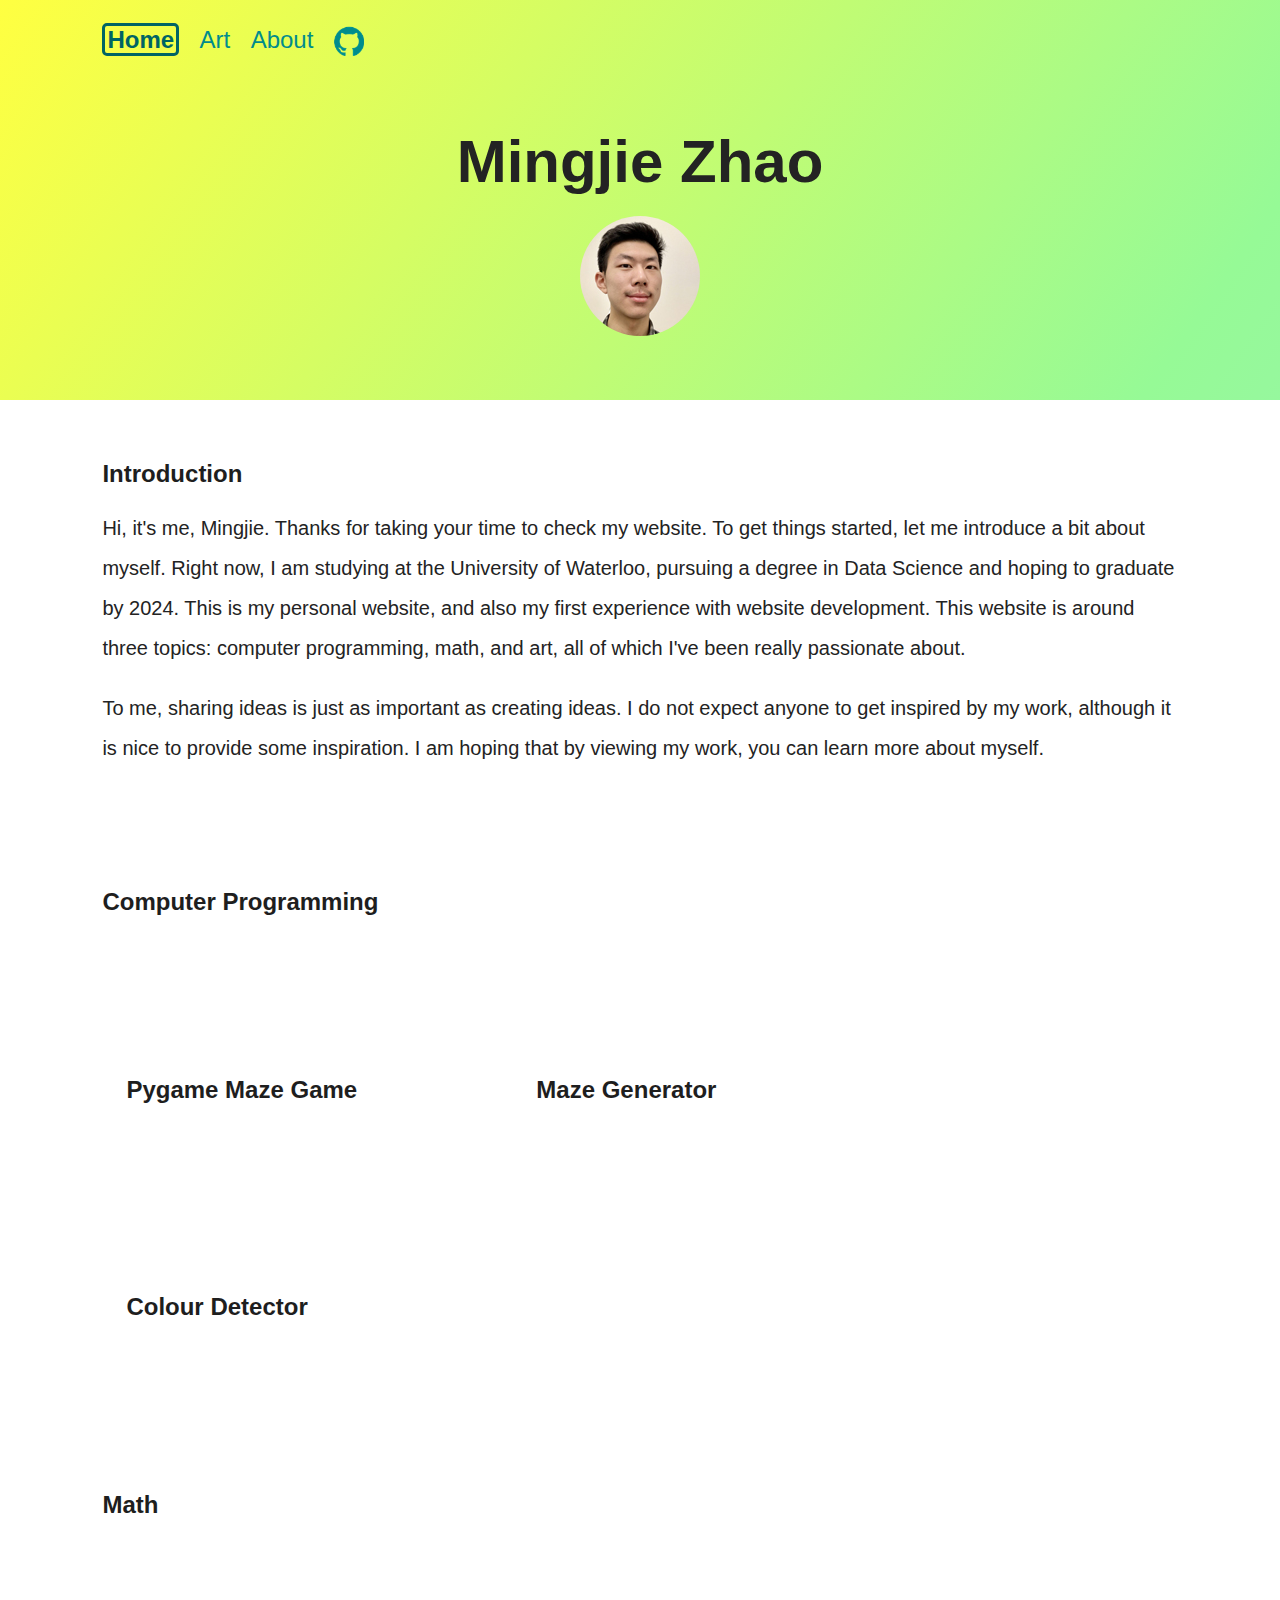
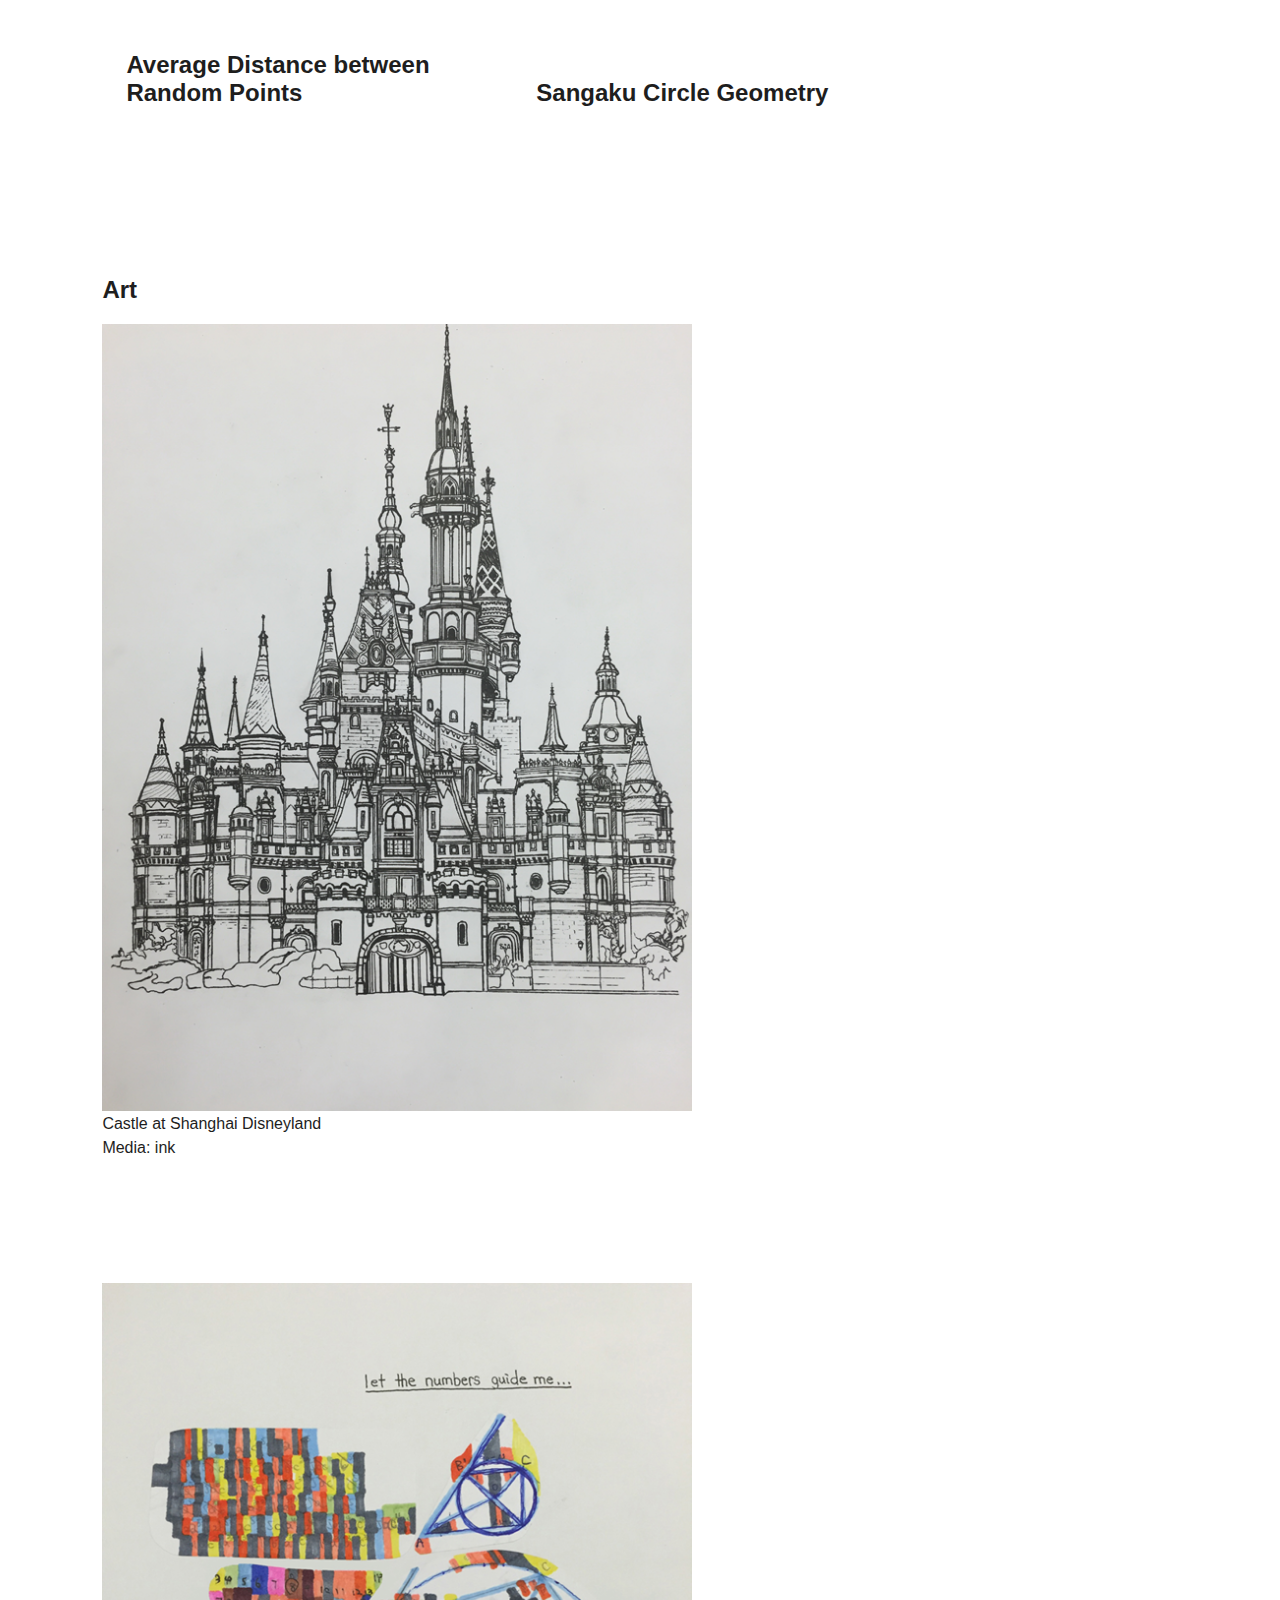
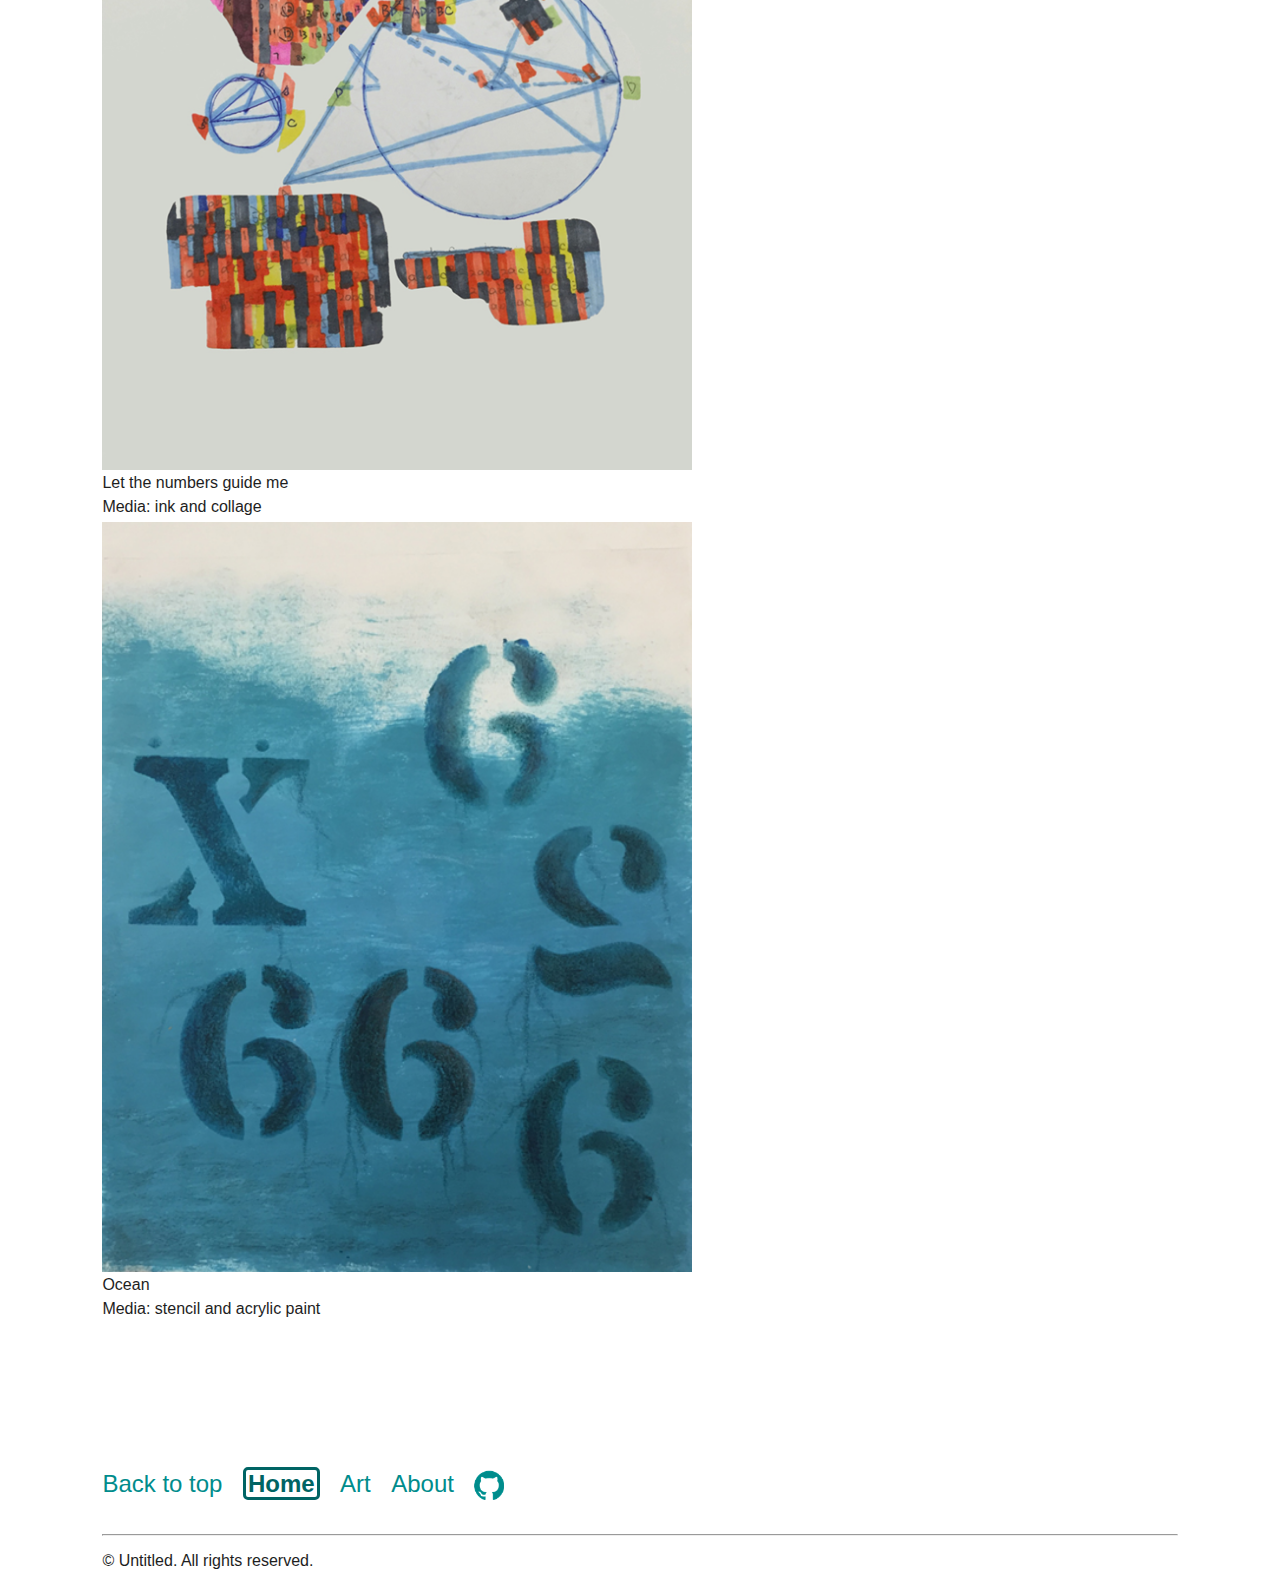
==== index.html @ 2d256609 "Update index.html" ====
<!DOCTYPE html>
<html>
    <head>
        <meta charset="UTF-8">
        <meta name="viewport" content="width=device-width, initial-scale=1.0">
        <meta http-equiv="X-UA-Compatible" content="ie=edge">
        <title>Mingjie Zhao</title>
        <link rel="stylesheet" href="assets/styles.css">
    </head>

    <body>
        <a name="top"></a>

        <section class="background">
            <div class="menu">
                <ul>
                    <li><a href="index.html"><strong>Home</strong></a></li>
                    <li><a href="art.html">Art</a></li>
                    <li><a href="about.html">About</a></li>
                    <li>
                        <a href="https://github.com/mingjie0508" target="_blank">
                            <img src="icons/github2.png" class="icons">
                        </a>
                    </li>
                </ul>
            </div>
            <div class="portrait">
                <h1>Mingjie Zhao</h1>
                <div>Portrait</div>
            </div>
        </section>

        <section class="main">
            <div class="post">
                <h2>Introduction</h2>
                <p class="text">Hi, it's me, Mingjie. Thanks for taking your 
                    time to check my website. To get things started, let me 
                    introduce a bit about myself. Right now, I am studying at 
                    the University of Waterloo, pursuing a degree in Data 
                    Science and hoping to graduate by 2024. This is my personal 
                    website, and also my first experience with website 
                    development. This website is around three topics: computer 
                    programming, math, and art, all of which I've been 
                    really passionate about. 
                </p>
                <p class="text">To me, sharing ideas is just as important as 
                    creating ideas. I do not expect anyone to get inspired by 
                    my work, although it is nice to provide some inspiration. I 
                    am hoping that by viewing my work, you can learn more about 
                    myself. 
                </p>
            </div>

            <div class="post">
                <h2>Computer Programming</h2>
                <div class="nav" data-modal-target="program1"
                style="background-image:url(nav/pygame_maze_nav.png)">
                    <div class="text-wrap">Pygame Maze Game</div>
                </div>
                <div class="nav" data-modal-target="program2"
                style="background-image:url(nav/maze_generator_nav.png)">
                    <div class="text-wrap">Maze Generator</div>
                </div>
                <div class="nav" data-modal-target="program3"
                style="background-image:url(nav/colour_detector_nav.png)">
                    <div class="text-wrap">Colour Detector</div>
                </div>
            </div>

            <div class="modal" id="program1">
                <div class="modal-content">
                    <span class="modal-close">&times;</span>
                    <h2>Pygame Maze Game</h2>
                    <p class="text">In order to increase my exposure to software 
                        development with Python, I decided to build a Python maze 
                        game with graphics UI. The game features include score 
                        counter, timer, scrolling map, buttons, and keyboard 
                        events.
                    </p>
                    <img src="images/pygame_maze_screenshot1.png" 
                    alt="pygame_maze_screenshot">
                </div>
            </div>

            <div class="modal" id="program2">
                <div class="modal-content">
                    <span class="modal-close">&times;</span>
                    <h2>Maze Generator</h2>
                    <p class="text">This project is a maze generator achieved with recursive 
                        back-tracking algorithm. The maze map is first recorded 
                        in a text file, and then the game is put together with 
                        the UI from SDL2. Here is how recursive backtracking 
                        works in this project:
                    </p>
                    <p class="text">1. Choose a starting point in the field. </p>
                    <p class="text">2. Randomly choose a wall at that point and carve a 
                        passage through to the adjacent cell, but only if the 
                        adjacent cell has not been visited yet. This becomes 
                        the new current cell.
                    </p>
                    <p class="text">3. If all adjacent cells have been visited, back up to 
                        the last cell that has uncarved walls and repeat. 
                    </p>
                    <p class="text">4. The algorithm ends when the process has backed all 
                        the way up to the starting point.
                    </p>
                </div>
            </div>

            <div class="modal" id="program3">
                <div class="modal-content">
                    <span class="modal-close">&times;</span>
                    <h2>Colour Detector</h2>
                    <p class="text">One of my hobbies is creating art. There 
                        are many times when I want to know the rgb values from  
                        an image. This inspired me to implement a colour picker 
                        on my own. The result is an easy-to-use program that 
                        enables the user to access the colour codes of a 
                        selected image.  

                    </p>
                    <img src="images/colour_detector_screenshot1.png" 
                    alt="pygame_maze_screenshot">
                </div>
            </div>

            <div class="post">
                <h2>Math</h2>
                <div class="nav" data-modal-target="math1"
                style="background-image:url(nav/average_distance_nav.png)">
                    <div class="text-wrap">
                        Average Distance between Random Points
                    </div>
                </div>
                <div class="nav" data-modal-target="math2"
                style="background-image:url(nav/circle_geometry_nav.png)">
                    <div class="text-wrap">
                        Sangaku Circle Geometry
                    </div>
                </div>
            </div>

            <div class="modal" id="math1">
                <div class="modal-content">
                    <span class="modal-close">&times;</span>
                    <h2>Average Distance between Random Points</h2>
                    <p class="text">This document discusses the average 
                        Euclidean distance between two random points in a unit 
                        hypercube. It was written after I completed my first 
                        university-level statistics course, and was an 
                        application of the knowledge that I obtained from that 
                        course. Three math problems were solved. The first two 
                        involve evaluating the average distance in lower 
                        dimensions (one and two dimensions). The last one 
                        involves an approximation of the average distance in 
                        higher dimensions. The quality of the approximation was 
                        then checked by using MATLAB.
                    </p>
                    <a class="link" href="documents/Average_Distance.pdf" target="_blank">
                        Average_Distance.pdf
                    </a>
                </div>
            </div>

            <div class="modal" id="math2">
                <div class="modal-content">
                    <span class="modal-close">&times;</span>
                    <h2>Sangaku Circle Geometry</h2>
                    <p class="text">I consider geometry as a big game of 
                        shapes. I love shapes. This is why I am fond of 
                        geometry and art. This document discusses three 
                        geometry problems with tangent circles, from simple to 
                        complicated, all of which were originated from Japan 
                        hundreds of years ago. Tangent circles are known as 
                        circles in a common plane that intersect in a single 
                        point. The key to solving these problems is to make use 
                        of the right angles formed by the tangent circles. Most 
                        interestingly, the last problem was solved by reducing 
                        the problem to a simpler one using conformal mapping in 
                        the complex number system. 
                    </p>
                    <a class="link" href="documents/Sangaku_Circle_Geometry.pdf" target="_blank">
                        Sangaku_Circle_Geometry.pdf
                    </a>
                </div>
            </div>

            <div class="post">
                <h2>Art</h2>
                <figure class="vertical">
                    <a href="images/disney_castle_view.png" target="_blank">
                        <img src="images/disney_castle.png" alt="disney_castle">
                    </a>
                    <figcaption>Castle at Shanghai Disneyland</figcaption>
                    <figcaption>Media: ink</figcaption>
                </figure>
            </div>

            <div class="post">
                <figure class="vertical">
                    <a href="images/numbers_1_view.png" target="_blank">
                        <img src="images/numbers_1.png" alt="numbers art 1">
                    </a>
                    <figcaption>Let the numbers guide me</figcaption>
                    <figcaption>Media: ink and collage</figcaption>
                </figure>
                <figure class="vertical">
                    <a href="images/numbers_2_view.png" target="_blank">
                        <img src="images/numbers_2.png" alt="numbers art 2">
                    </a>
                    <figcaption>Ocean</figcaption>
                    <figcaption>Media: stencil and acrylic paint</figcaption>
                </figure>
            </div>
        </section>

        <section>
            <div class="menu">
                <ul>
                    <li><a class="link" href="#top">Back to top</a></li>
                    <li><a href="index.html"><strong>Home</strong></a></li>
                    <li><a href="art.html">Art</a></li>
                    <li><a href="about.html">About</a></li>
                    <li>
                        <a href="https://github.com/mingjie0508" target="_blank">
                            <img src="icons/github2.png" class="icons">
                        </a>
                    </li>
                </ul>
            </div>
        </section>

        <footer>
            <hr/>
            <p>© Untitled. All rights reserved.</p>
        </footer>

        <script src="assets/popup.js"></script>
    </body>
</html>
---- assets/styles.css ----
.background {
    background-image: linear-gradient(125deg, #ffff41, #96fa96, #96e1e1);
    position: relative;
    background-size: 200%;
    height: 400px;
    background-repeat: no-repeat;
    background-position: 0 0;
    animation: slideshow 20s linear infinite;
}

.background2 {
    background-image: linear-gradient(125deg, #ffff41, #96fa96, #96e1e1);
    position: relative;
    background-size: 400%;
    height: 80px;
    background-repeat: no-repeat;
    background-position: 0 0;
    animation: slideshow 20s linear infinite;
}

@keyframes slideshow {
    0% { background-position: 0% 50%; }
    50% { background-position: 100% 50%; }
    100% { background-position: 0% 50%; }
}

h1 {
    font-size: 60px;
    color: rgb(35, 35, 35);
    margin: 20px;
    padding: 0;
}

.portrait {
    position: relative;
    padding-top: 25px;
    text-align: center;
}

.portrait div {
    background-color: silver;
    background-image: url("../images/Zhao.jpg");
    background-size: 120px;
    border-radius: 50%;
    display: inline-block;
    height: 120px;
    position: relative;
    text-indent: -99999px;
    width: 120px;
}

ul {
    list-style-type: none;
    padding: 0;
}

body {
    background: white;
    color: rgb(30, 30, 30);
    font-family: Calibri, Helvetica, Arial;
    padding: 0;
    margin: 0;
}

.menu {
    /*position: absolute;*/
    top: 0;
    margin: 0px 8% 0px 8%;
    padding: 10px 0 10px 0;
}

.menu ul {
    display: inline-block;
}

.menu li {
    display: inline-block;
    font-size: 24px; 
    padding-right: 16px;
}

a {
    text-decoration: none;
}

.menu a:hover, .link:hover {
    color: rgb(0, 100, 100)
}

.menu a, .link {
    color: rgb(0, 140, 140);
}

strong {
    color: rgb(0, 100, 100);
    border-style: solid;
    border-radius: 5px;
    padding: 0 2px 0 2px;
}

.nav {
    display: inline-block;
    width: 80%;
    height: 192px;
    margin: 0 2% 2% 0;
    border-radius: 16px;
    position: relative;
    cursor: pointer;
}

.nav:hover {
    filter: brightness(90%);
}

.nav .text-wrap {
    position: absolute;
    bottom: 24px;
    left: 24px;
    right: 24px;
    font-size: 24px;
    color: rgb(30, 30, 30);
    font-weight: bold;
}

@media screen and (min-width: 608px) {
    .nav {
        width: 384px;
    }
}

.modal {
    position: fixed;
    top: 0;
    left: 0;
    width: 100%;
    height: 100%;
    padding-top: 32px;
    background-color: rgba(0,0,0,0.5);
    z-index: 1000;
    overflow: auto;
    display: none;
    justify-content: center;
    align-items: flex-start;
}

.modal-content {
    position: relative;
    background-color: white;
    width: 80%;
    max-height: 80%;
    margin: 16px;
    padding: 32px;
    border-radius: 16px;
    box-shadow: 0 4px 20px rgba(0,0,0,0.4);
    overflow: auto;
}

.modal-content img {
    /*position: relative;*/
    width: 75%;
}

@media screen and (min-width: 892px) {
    .modal-content {
        width: 740px;
    }
    .modal-content img {
        width: 600px;
    }
}

.modal-close {
    position: absolute;
    top: 0;
    right: 0;
    font-size: 32px;
    font-weight: bold;
    padding: 0 16px;
    color: rgba(0,0,0,0.2);
    cursor: pointer;
    user-select: none;
}

.modal-close:hover, .modal-close:focus {
    color: rgba(0,0,0,0.5);
}

.tags {
    color: rgb(150, 150, 150);
    font-size: 18px;
    margin-top: 12px;
}

.tags li {
    display: inline-block;
    height: 36px;
    margin-right: 20px;
}

.icons {
    vertical-align: text-top;
    margin-right: 10px;
    width: 30px;
}

.icons:hover {
    filter: brightness(80%);
}

.main, footer {
    margin: 0 8% 20px 8%;
}

.post {
    margin: 60px 0 120px 0;
}

.text {
    font-size: 20px;
    line-height: 40px;
    color: rgb(35, 35, 35);
}

figure {
    margin-left: 0;
    /*padding-bottom: 24px;*/
}

.horizontal li {
    display: inline-block;
    width: 45%;
}

.horizontal li img {
    width: 100%;
}

.vertical {
    display: block;
    width: 85%;
    margin: 0;
}
.vertical img {
    width: 100%;
}

@media screen and (min-width: 892px) {
    .horizontal ul {
        display: inline-block;
    }
    .horizontal li {
        width: 290px;
    }
    .vertical {
        width: 590px;
        display: inline-block;
        vertical-align: middle;
        margin-right: 18px;
    }
}

figcaption {
    margin-bottom: 6px;
}

iframe {
    position: relative;
    max-width: 590px;
    width: 85%;
    height: 300px;
}

.link {
    font-size: 24px;
}
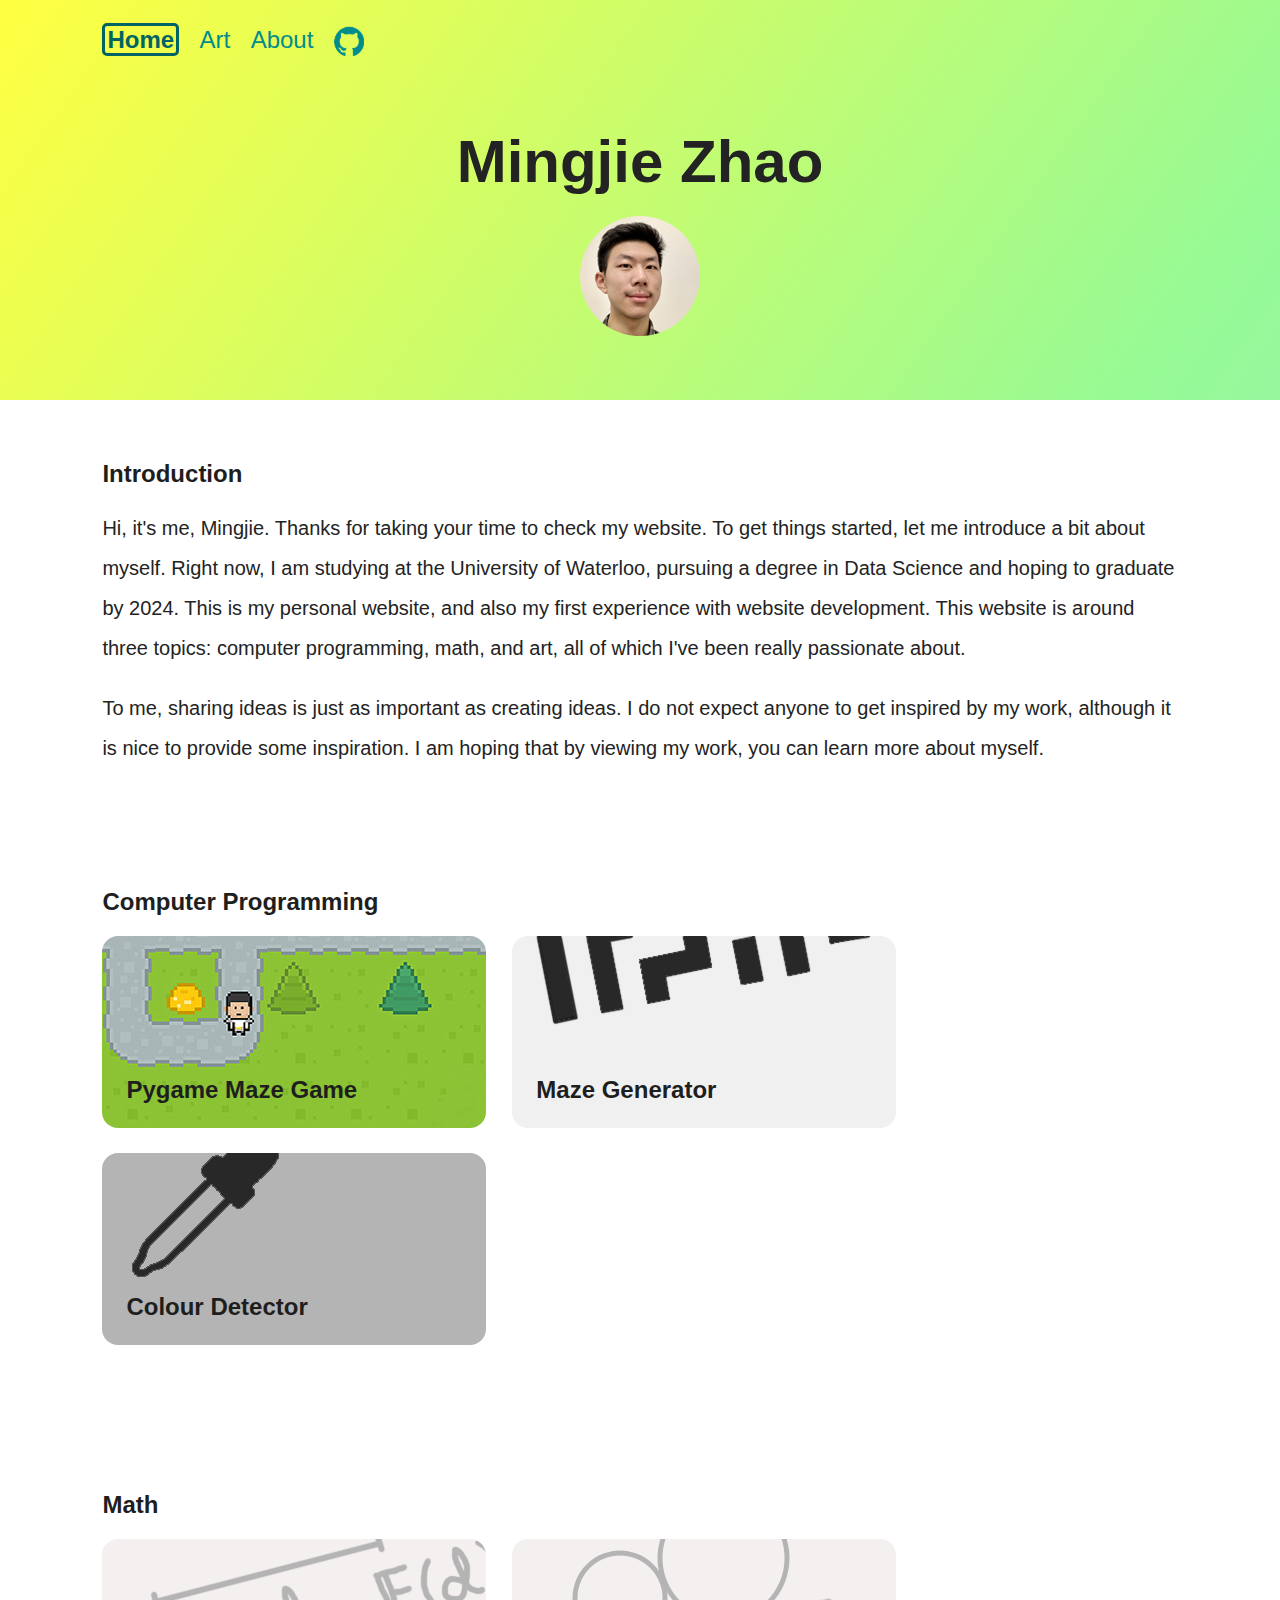
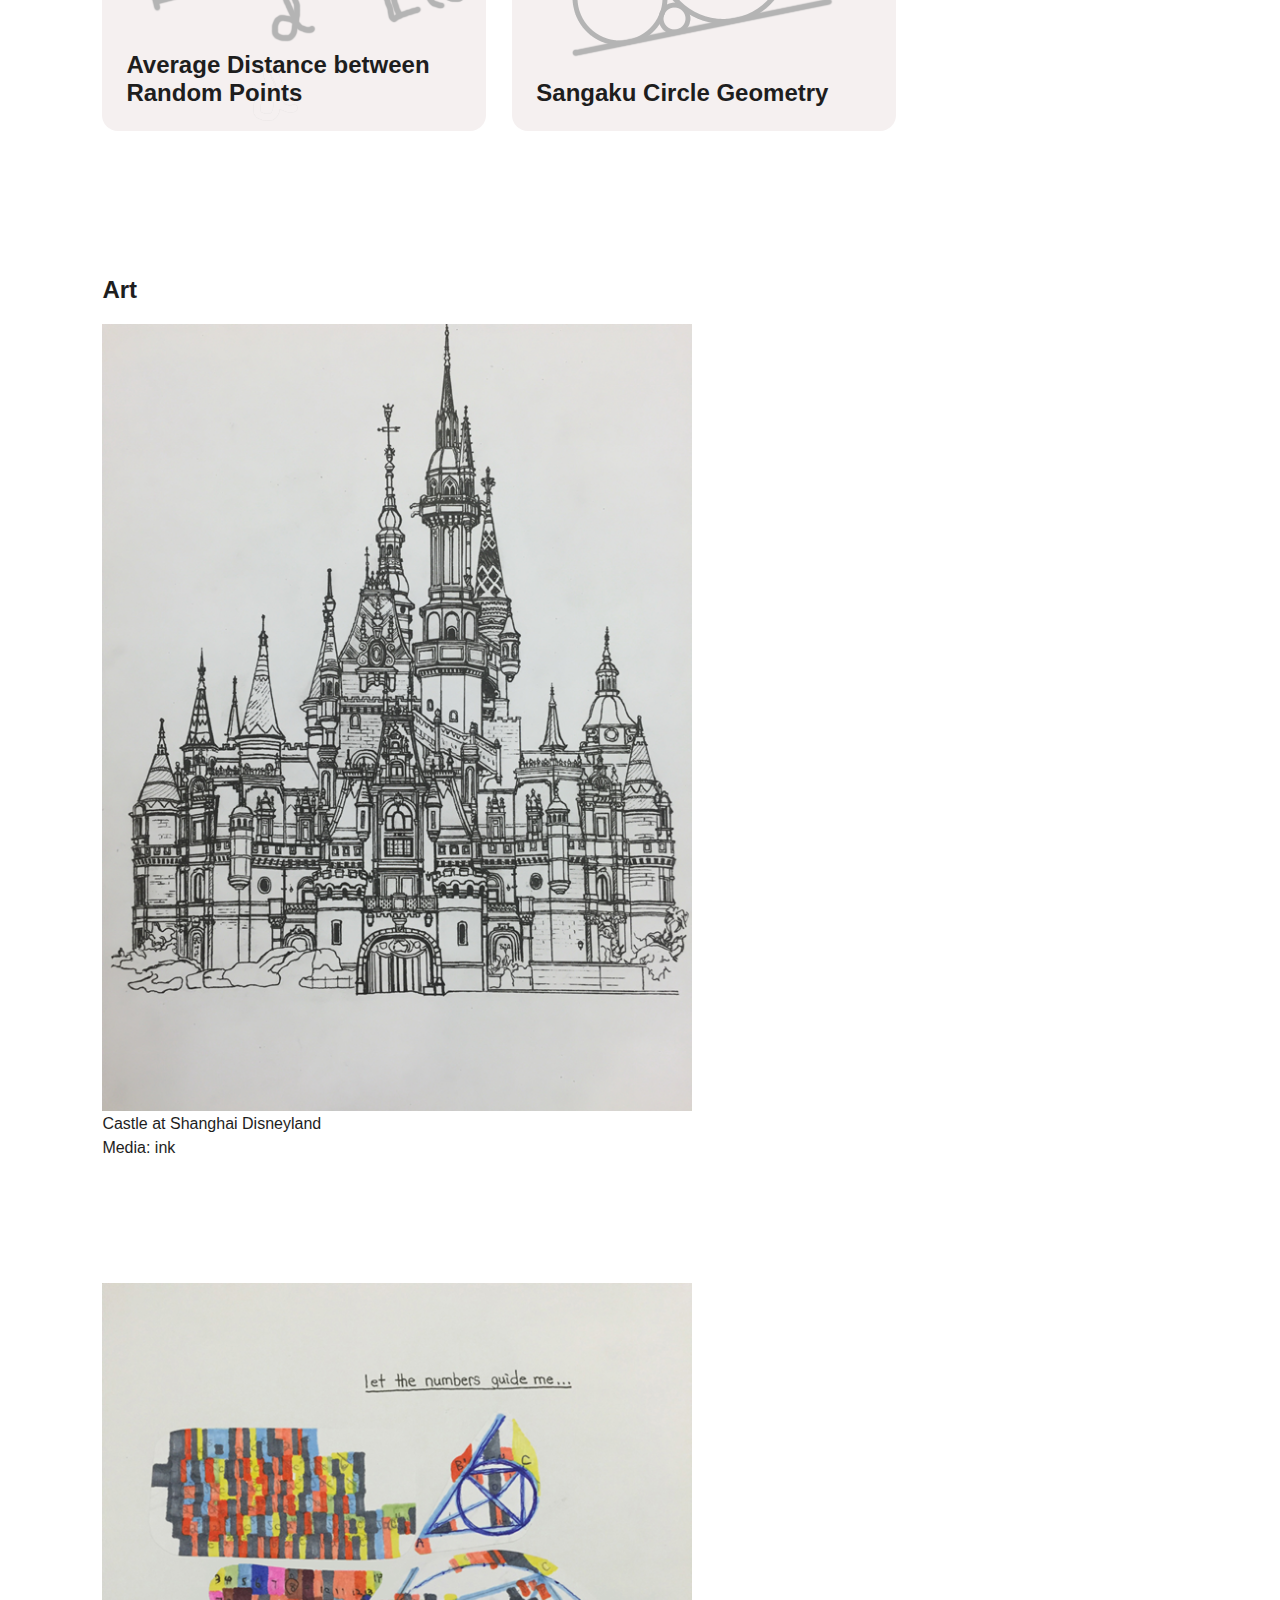
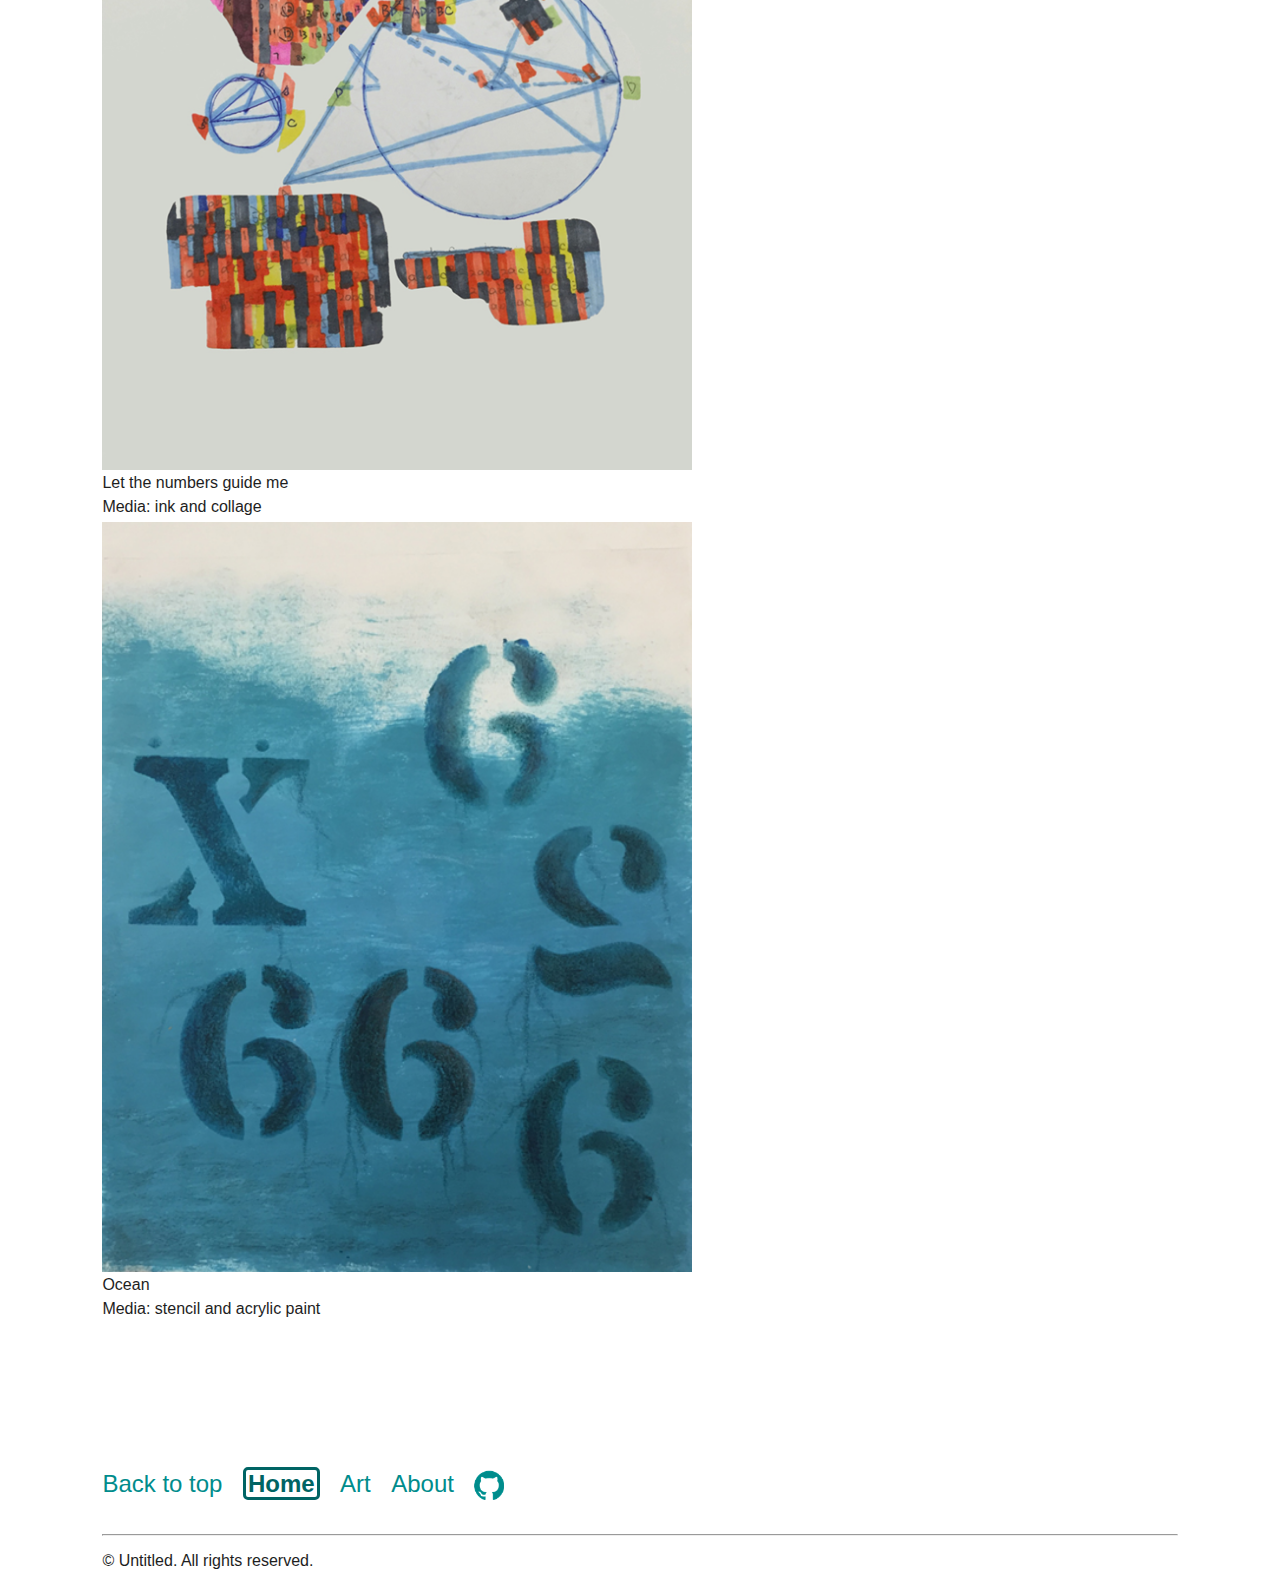
==== commit e923b3cd: "Update index.html" ====
--- a/index.html
+++ b/index.html
@@ -1,9 +1,6 @@
 <!DOCTYPE html>
 <html>
     <head>
-        <meta charset="UTF-8">
-        <meta name="viewport" content="width=device-width, initial-scale=1.0">
-        <meta http-equiv="X-UA-Compatible" content="ie=edge">
         <title>Mingjie Zhao</title>
         <link rel="stylesheet" href="assets/styles.css">
     </head>
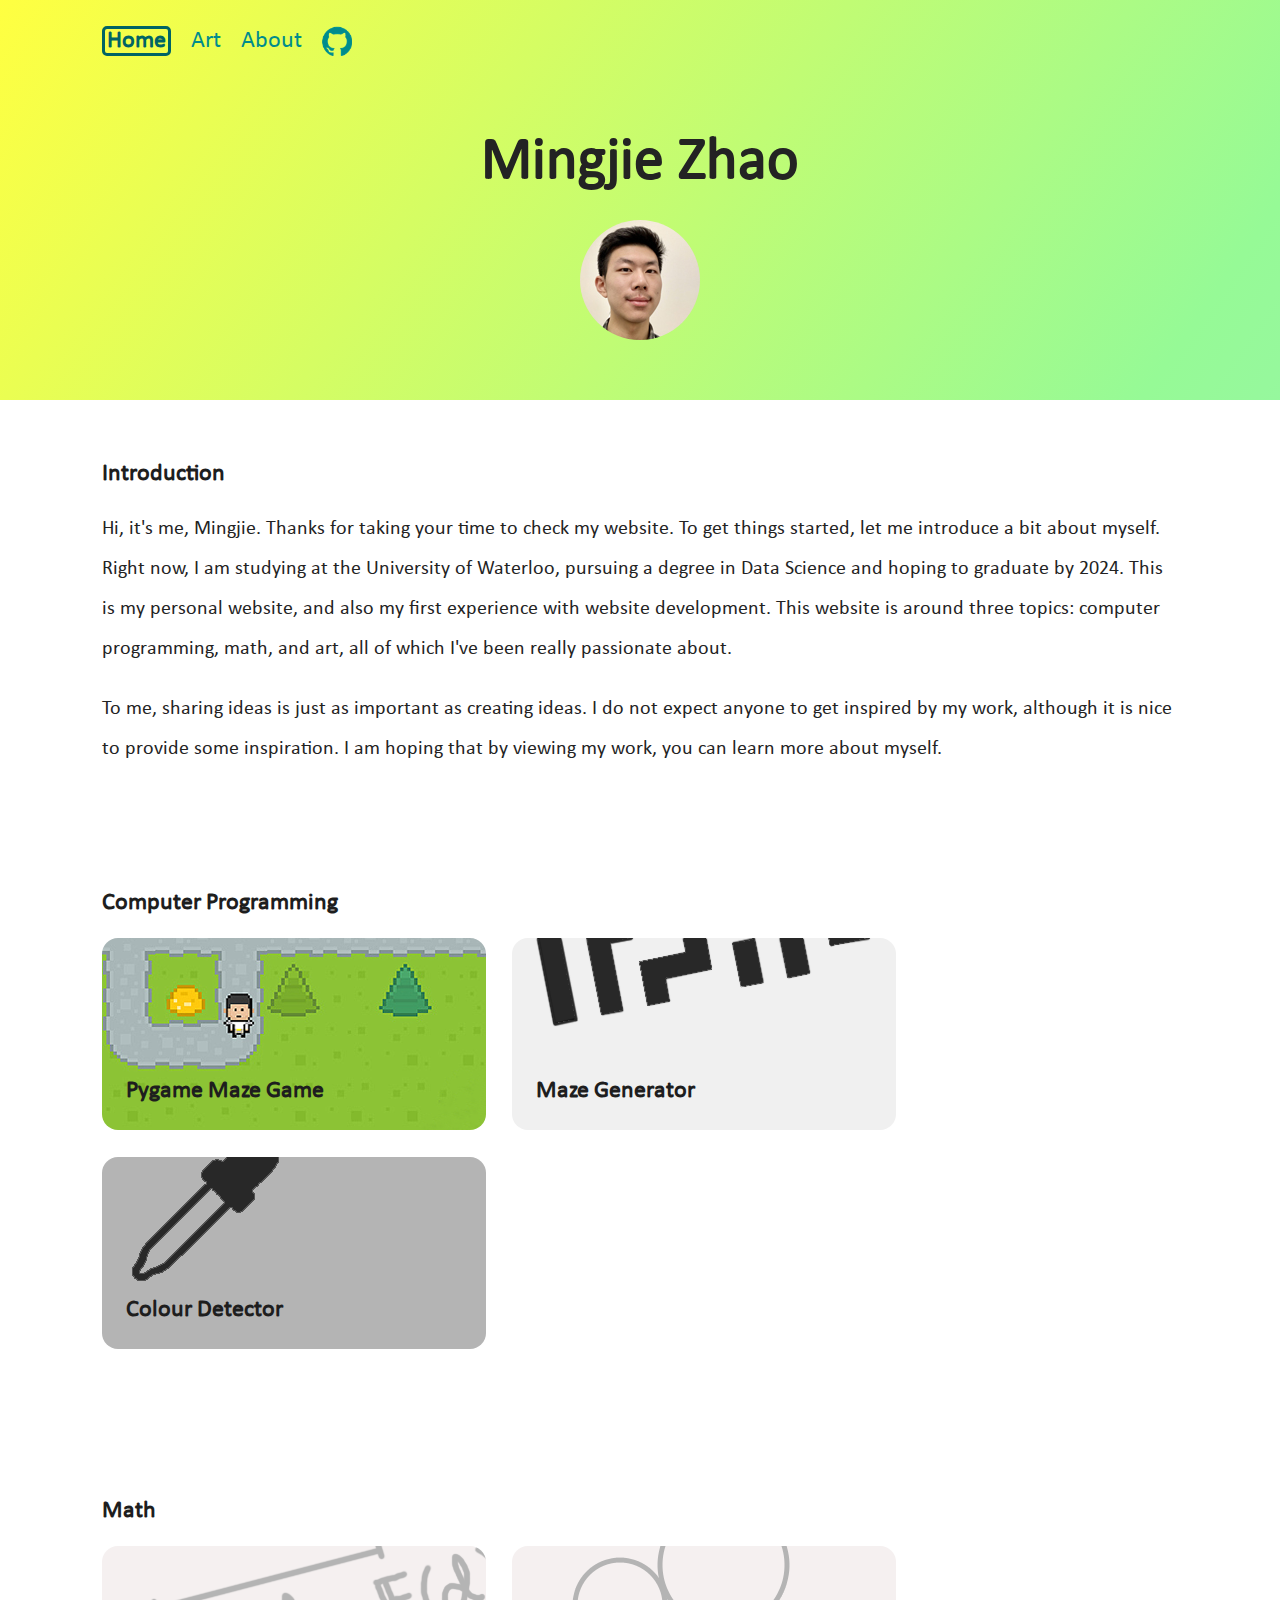
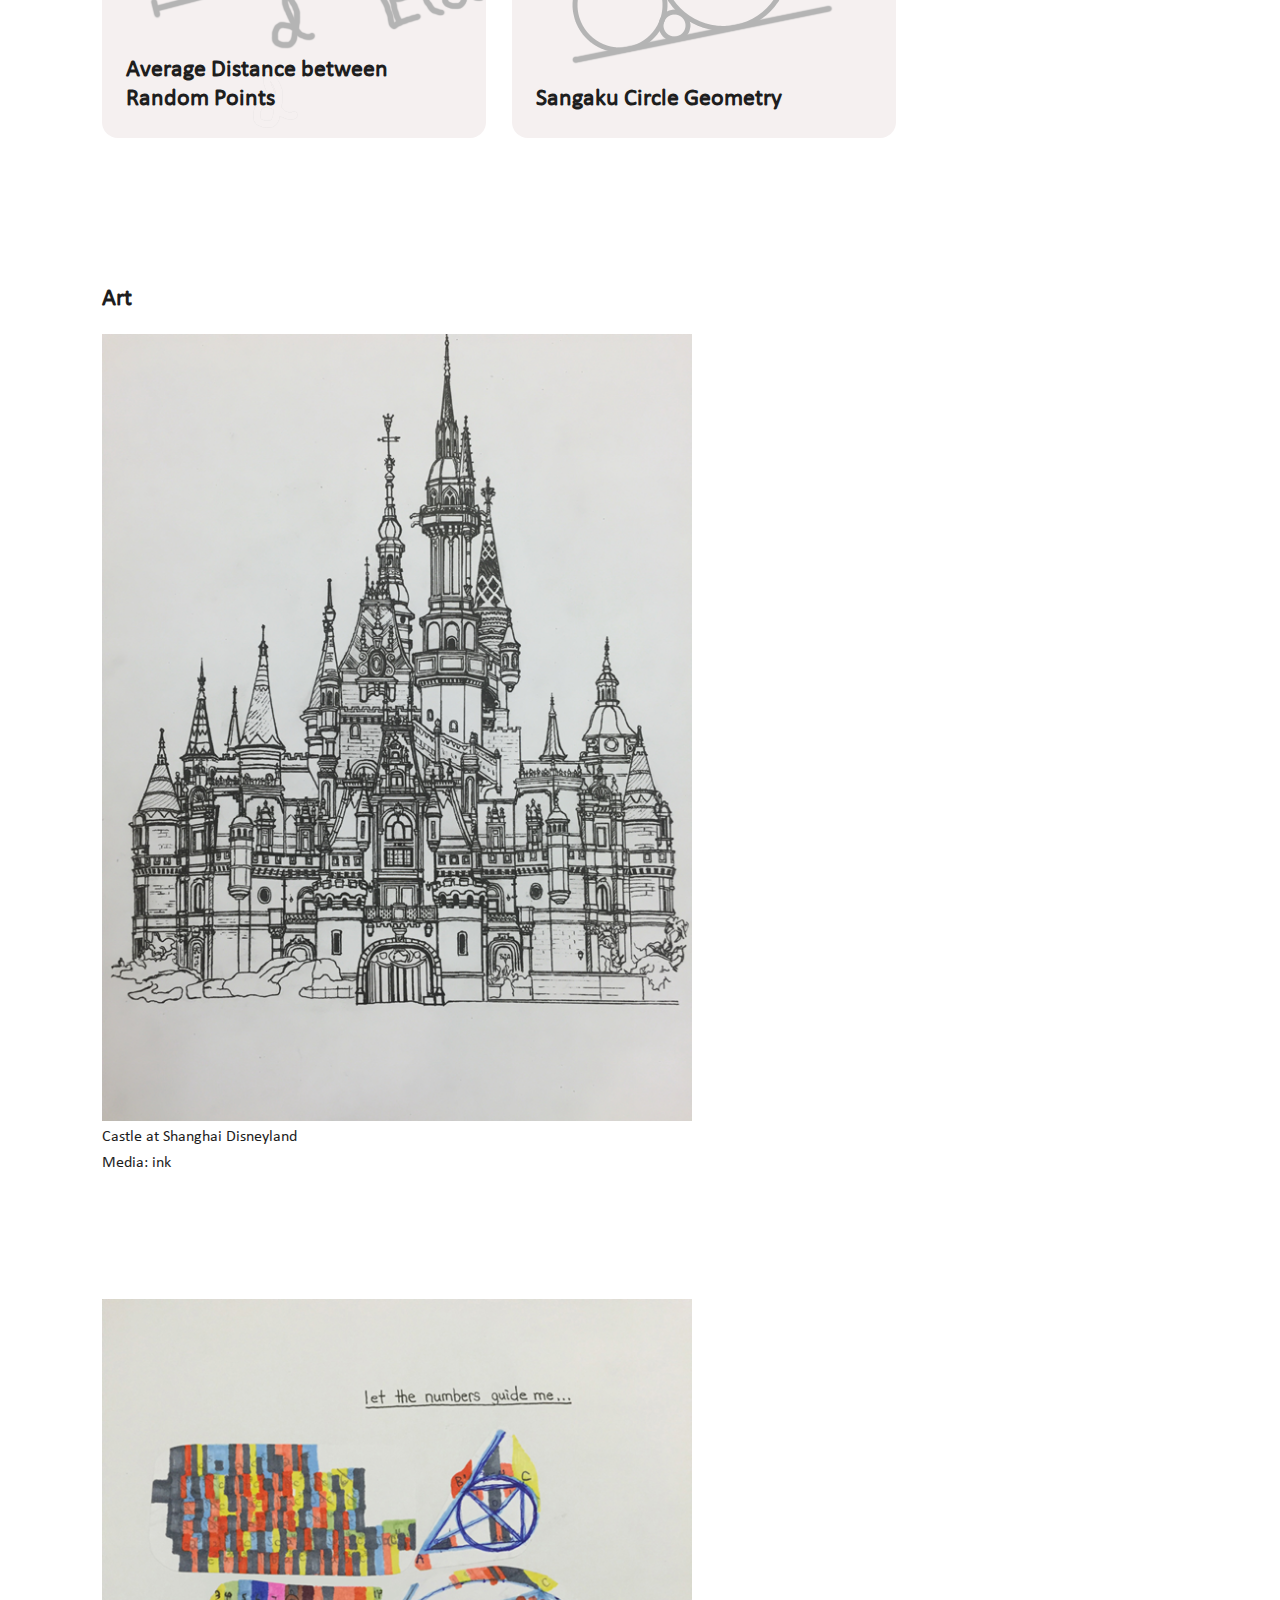
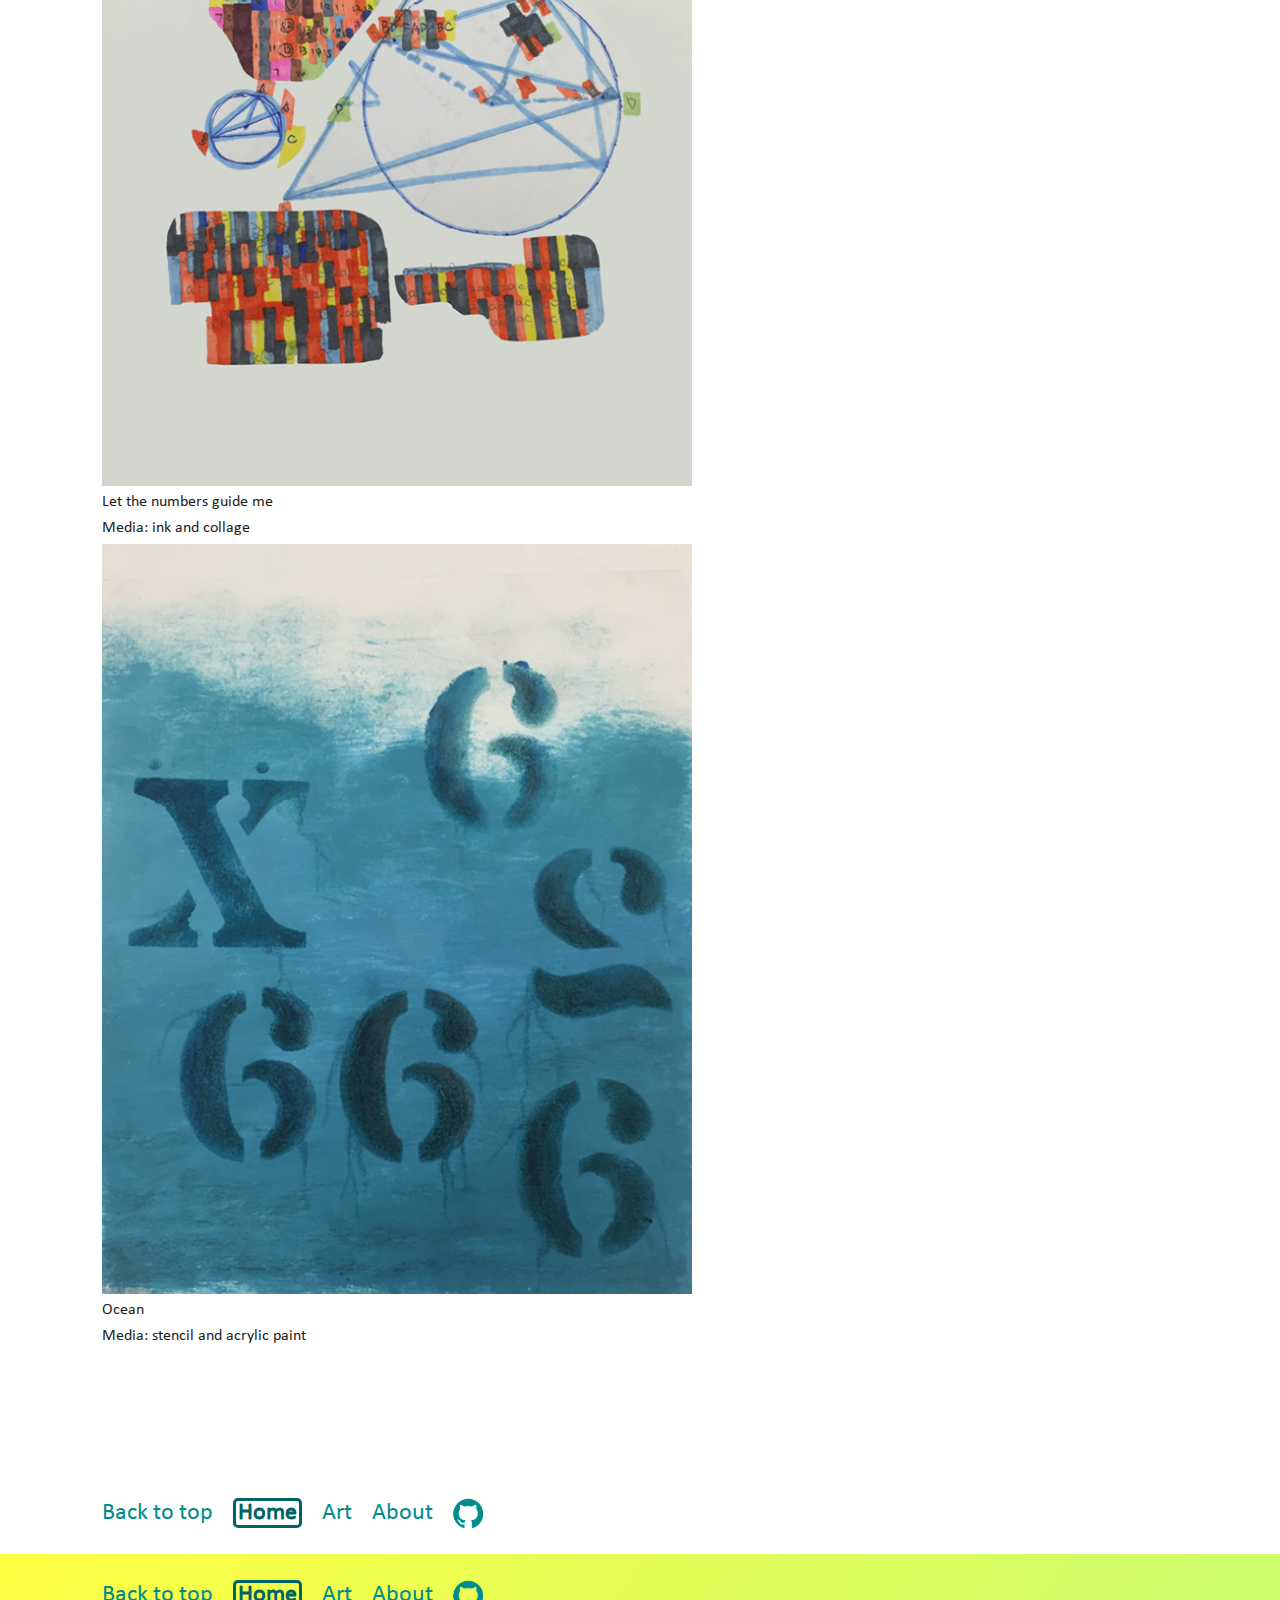
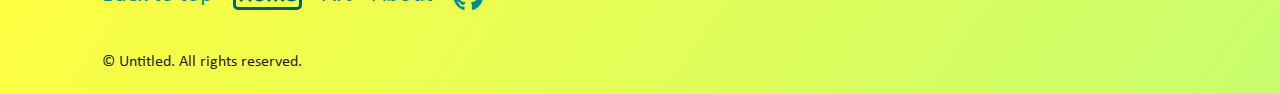
==== commit 1ccb8296: "Update index.html" ====
--- a/index.html
+++ b/index.html
@@ -1,6 +1,9 @@
 <!DOCTYPE html>
 <html>
     <head>
+        <meta charset="UTF-8">
+        <meta name="viewport" content="width=device-width, initial-scale=0.8">
+        <meta http-equiv="X-UA-Compatible" content="ie=edge">
         <title>Mingjie Zhao</title>
         <link rel="stylesheet" href="assets/styles.css">
     </head>
@@ -214,7 +217,7 @@
         <section>
             <div class="menu">
                 <ul>
-                    <li><a class="link" href="#top">Back to top</a></li>
+                    <li><a href="#top">Back to top</a></li>
                     <li><a href="index.html"><strong>Home</strong></a></li>
                     <li><a href="art.html">Art</a></li>
                     <li><a href="about.html">About</a></li>
@@ -227,9 +230,21 @@
             </div>
         </section>
 
-        <footer>
-            <hr/>
-            <p>© Untitled. All rights reserved.</p>
+        <footer class="background3">
+            <div class="menu">
+                <ul>
+                    <li><a href="#top">Back to top</a></li>
+                    <li><a href="index.html"><strong>Home</strong></a></li>
+                    <li><a href="art.html">Art</a></li>
+                    <li><a href="about.html">About</a></li>
+                    <li>
+                        <a href="https://github.com/mingjie0508" target="_blank">
+                            <img src="icons/github2.png" class="icons">
+                        </a>
+                    </li>
+                </ul>
+                <p>© Untitled. All rights reserved.</p>
+            </div>
         </footer>
 
         <script src="assets/popup.js"></script>
--- a/assets/styles.css
+++ b/assets/styles.css
@@ -1,3 +1,16 @@
+@font-face {
+    font-family: Calibri;
+    src: url(calibri.ttf);
+}
+
+body {
+    background: white;
+    color: rgb(30, 30, 30);
+    font-family: Calibri;
+    padding: 0;
+    margin: 0;
+}
+
 .background {
     background-image: linear-gradient(125deg, #ffff41, #96fa96, #96e1e1);
     position: relative;
@@ -18,6 +31,16 @@
     animation: slideshow 20s linear infinite;
 }
 
+.background3 {
+    background-image: linear-gradient(125deg, #ffff41, #96fa96, #96e1e1);
+    position: relative;
+    background-size: 400%;
+    height: 140px;
+    background-repeat: no-repeat;
+    background-position: 0 0;
+    animation: slideshow 20s linear infinite;
+}
+
 @keyframes slideshow {
     0% { background-position: 0% 50%; }
     50% { background-position: 100% 50%; }
@@ -54,19 +77,9 @@
     padding: 0;
 }
 
-body {
-    background: white;
-    color: rgb(30, 30, 30);
-    font-family: Calibri, Helvetica, Arial;
-    padding: 0;
-    margin: 0;
-}
-
 .menu {
-    /*position: absolute;*/
     top: 0;
     margin: 0px 8% 0px 8%;
-    padding: 10px 0 10px 0;
 }
 
 .menu ul {
@@ -76,7 +89,33 @@
 .menu li {
     display: inline-block;
     font-size: 24px; 
-    padding-right: 16px;
+    padding: 10px 16px 10px 0;
+}
+
+.icons {
+    vertical-align: bottom;
+    margin-right: 6px;
+    width: 30px;
+}
+
+.icons:hover {
+    filter: brightness(80%);
+}
+
+@media screen and (max-width: 608px) {
+    .background2 {
+        height: 72px;
+    }
+
+    .menu li {
+        font-size: 20px;
+        padding: 6px 12px 6px 0;
+    }
+    
+    .icons {
+        margin-right: 2px;
+        width: 26px;
+    }
 }
 
 a {
@@ -185,29 +224,7 @@
     color: rgba(0,0,0,0.5);
 }
 
-.tags {
-    color: rgb(150, 150, 150);
-    font-size: 18px;
-    margin-top: 12px;
-}
-
-.tags li {
-    display: inline-block;
-    height: 36px;
-    margin-right: 20px;
-}
-
-.icons {
-    vertical-align: text-top;
-    margin-right: 10px;
-    width: 30px;
-}
-
-.icons:hover {
-    filter: brightness(80%);
-}
-
-.main, footer {
+.main {
     margin: 0 8% 20px 8%;
 }
 
@@ -223,7 +240,6 @@
 
 figure {
     margin-left: 0;
-    /*padding-bottom: 24px;*/
 }
 
 .horizontal li {
@@ -240,6 +256,7 @@
     width: 85%;
     margin: 0;
 }
+
 .vertical img {
     width: 100%;
 }
@@ -271,5 +288,6 @@
 }
 
 .link {
-    font-size: 24px;
-}+    font-size: 20px;
+    font-weight: bold;
+}
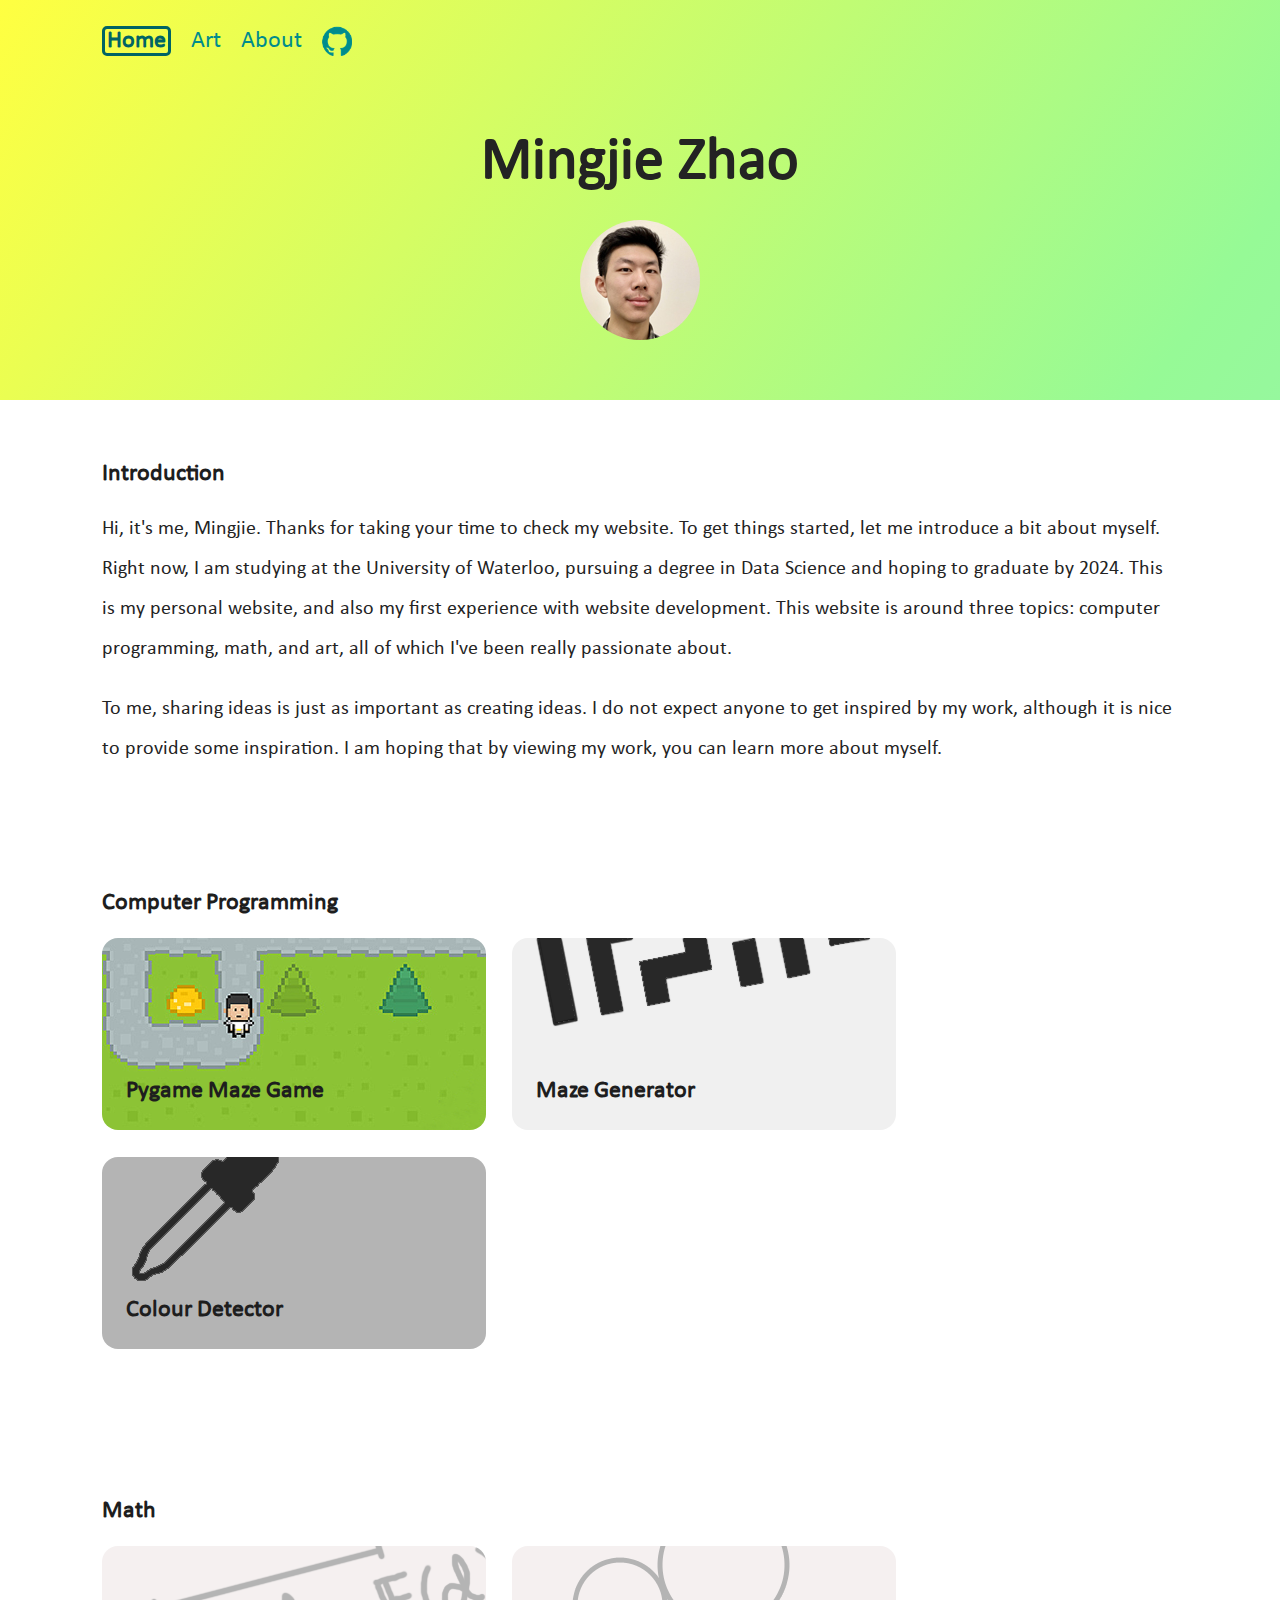
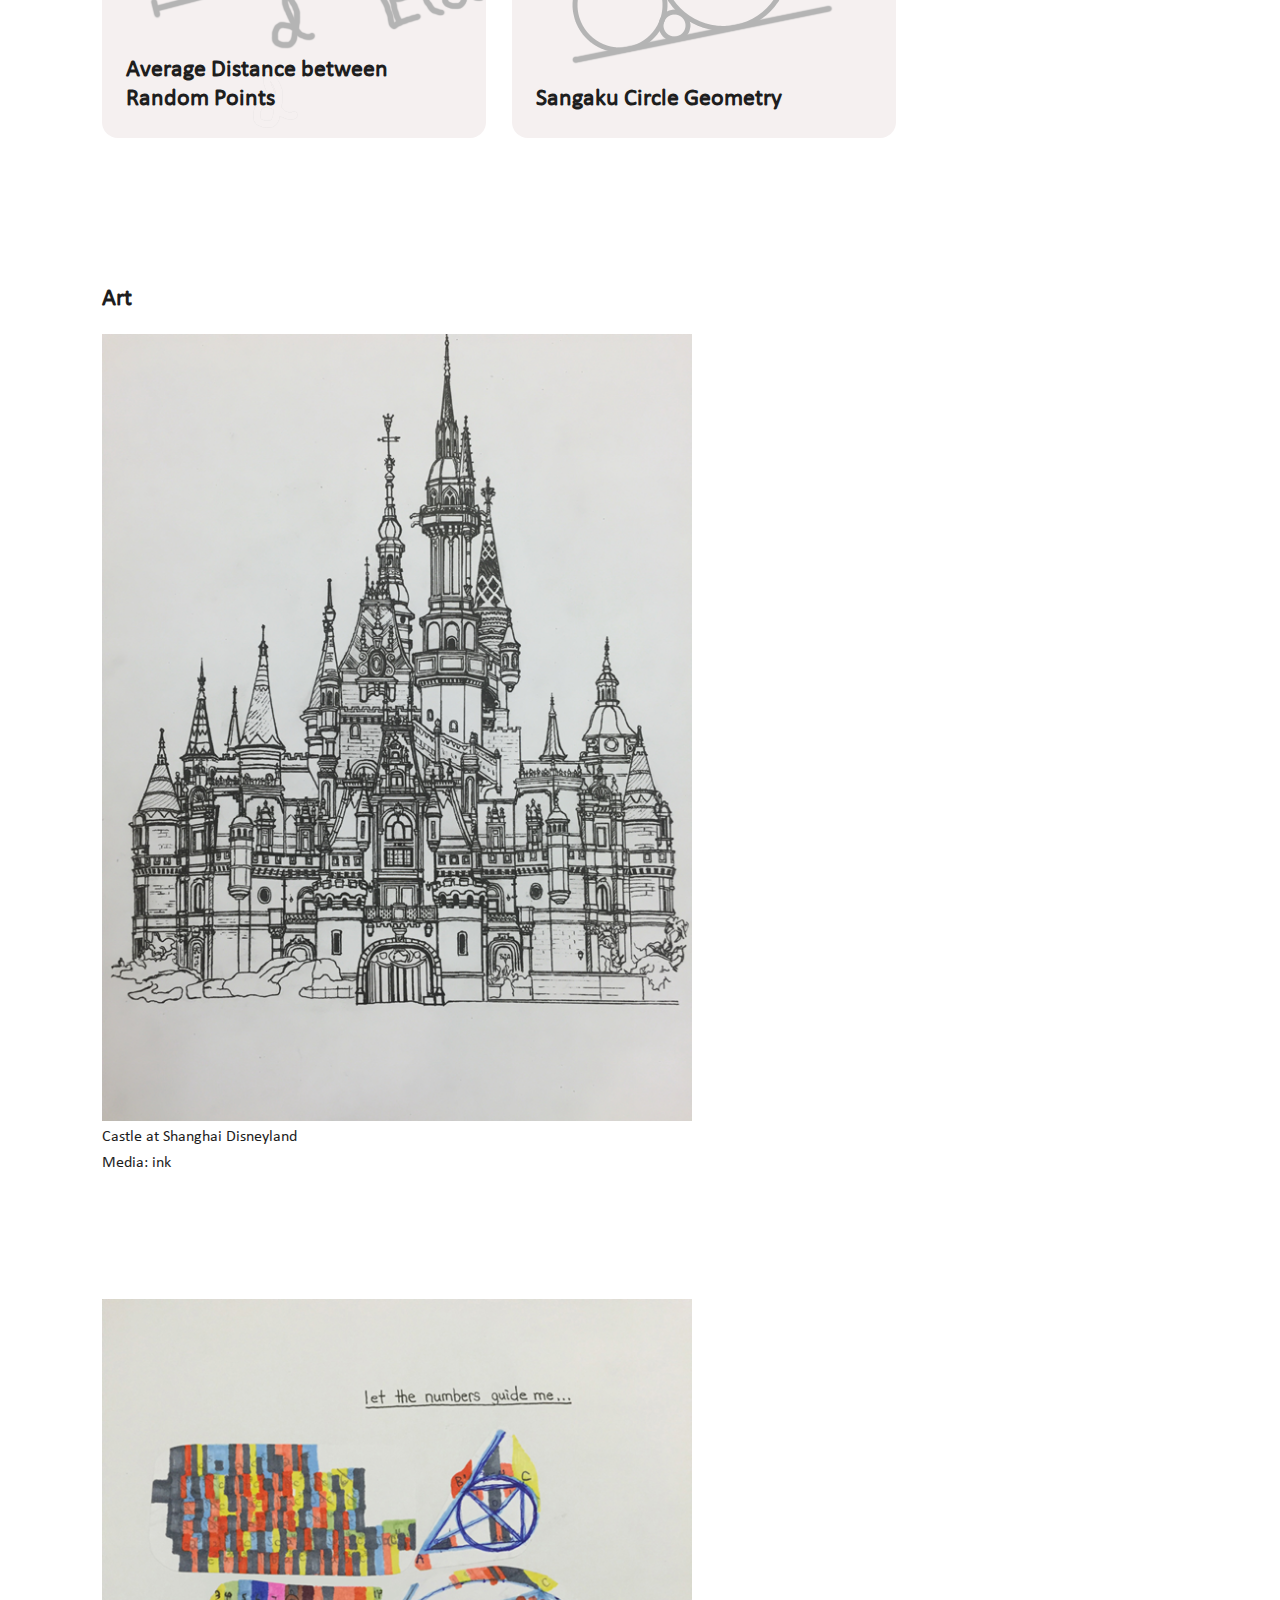
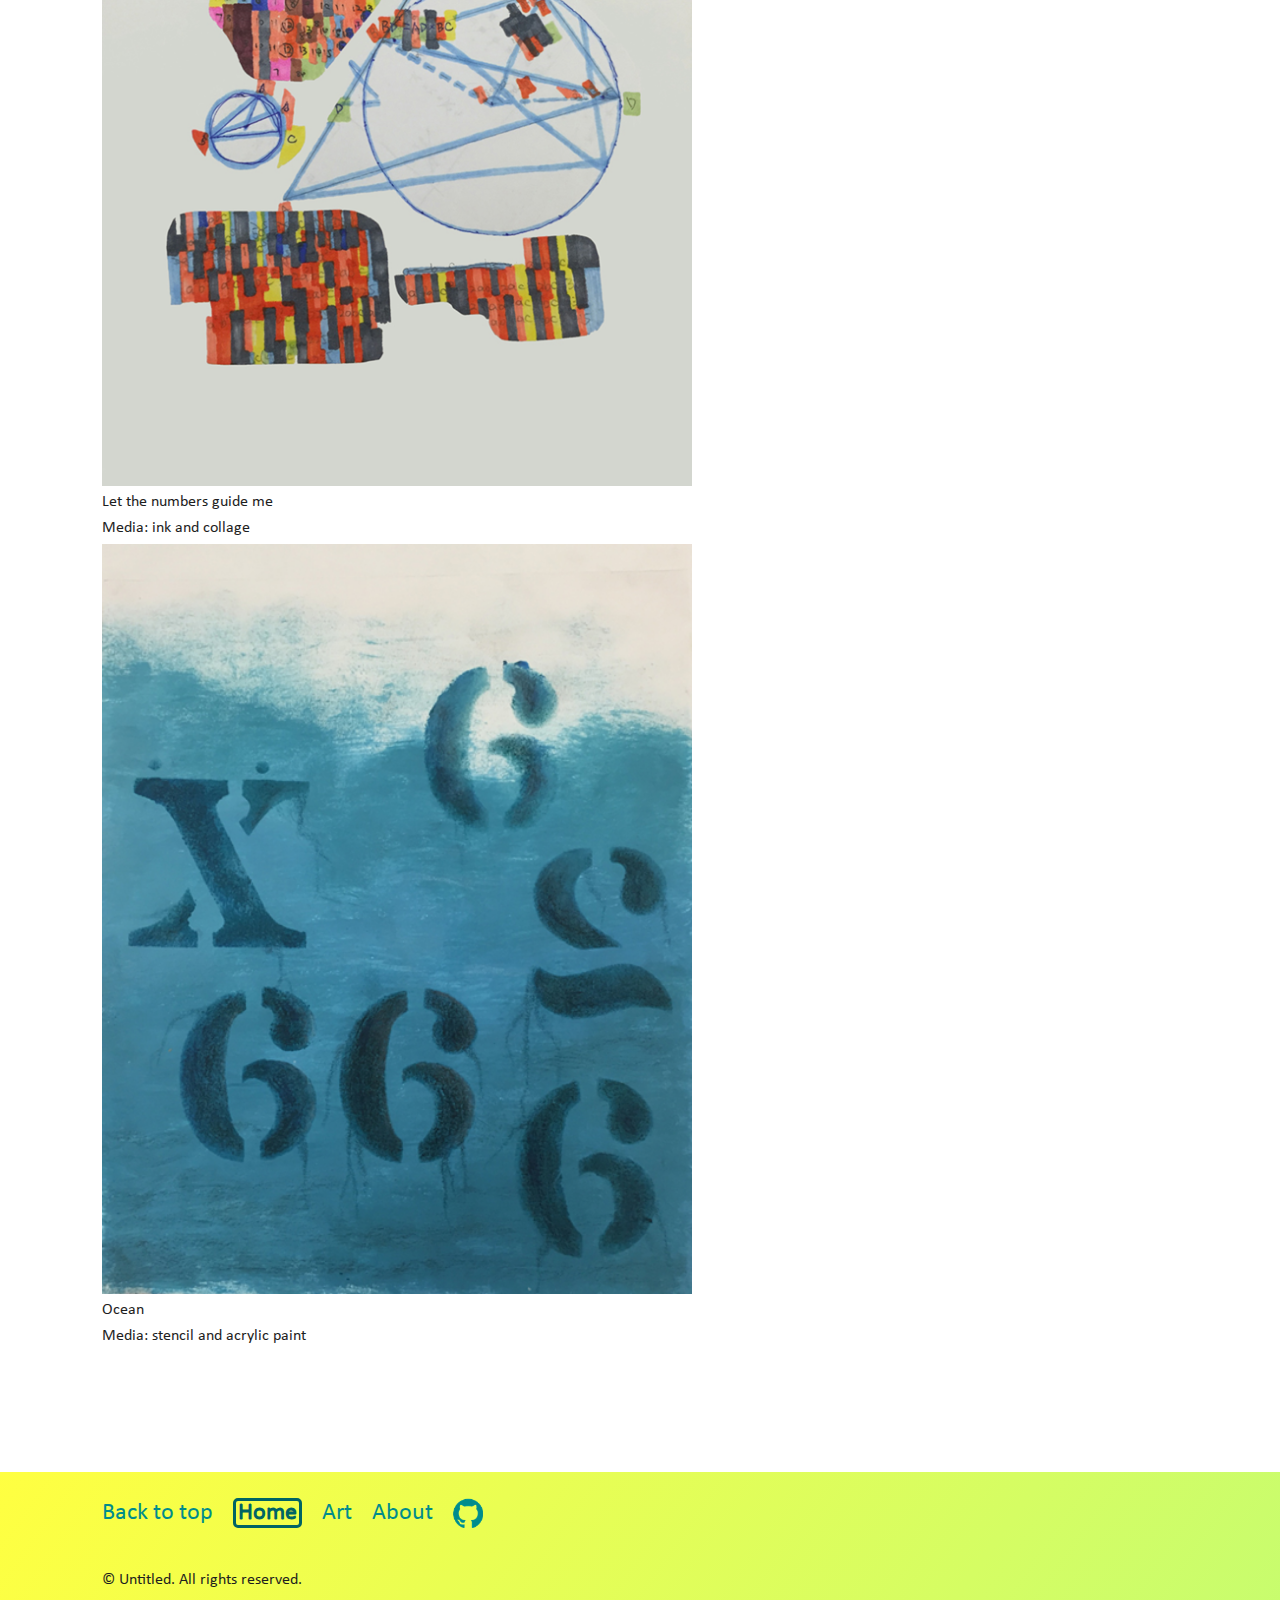
==== commit 05f7b7a4: "Update index.html" ====
--- a/index.html
+++ b/index.html
@@ -214,22 +214,6 @@
             </div>
         </section>
 
-        <section>
-            <div class="menu">
-                <ul>
-                    <li><a href="#top">Back to top</a></li>
-                    <li><a href="index.html"><strong>Home</strong></a></li>
-                    <li><a href="art.html">Art</a></li>
-                    <li><a href="about.html">About</a></li>
-                    <li>
-                        <a href="https://github.com/mingjie0508" target="_blank">
-                            <img src="icons/github2.png" class="icons">
-                        </a>
-                    </li>
-                </ul>
-            </div>
-        </section>
-
         <footer class="background3">
             <div class="menu">
                 <ul>
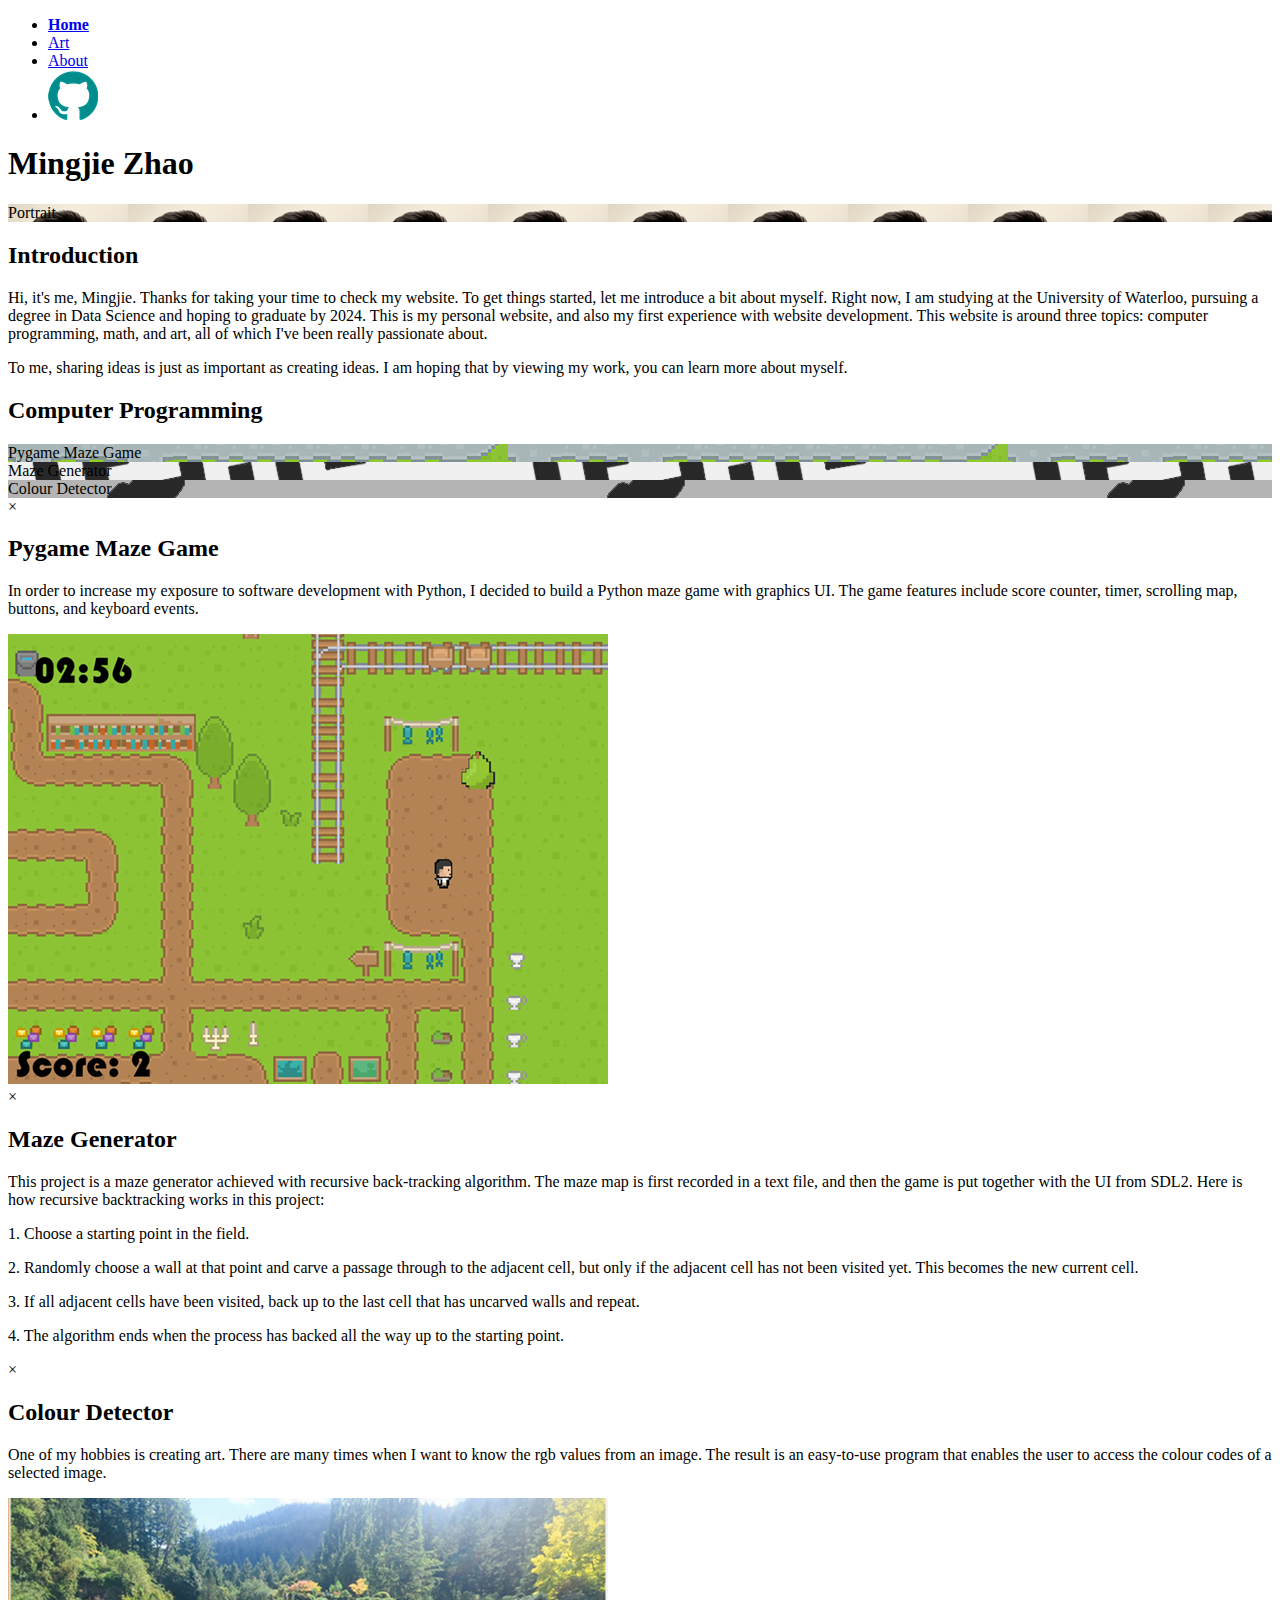
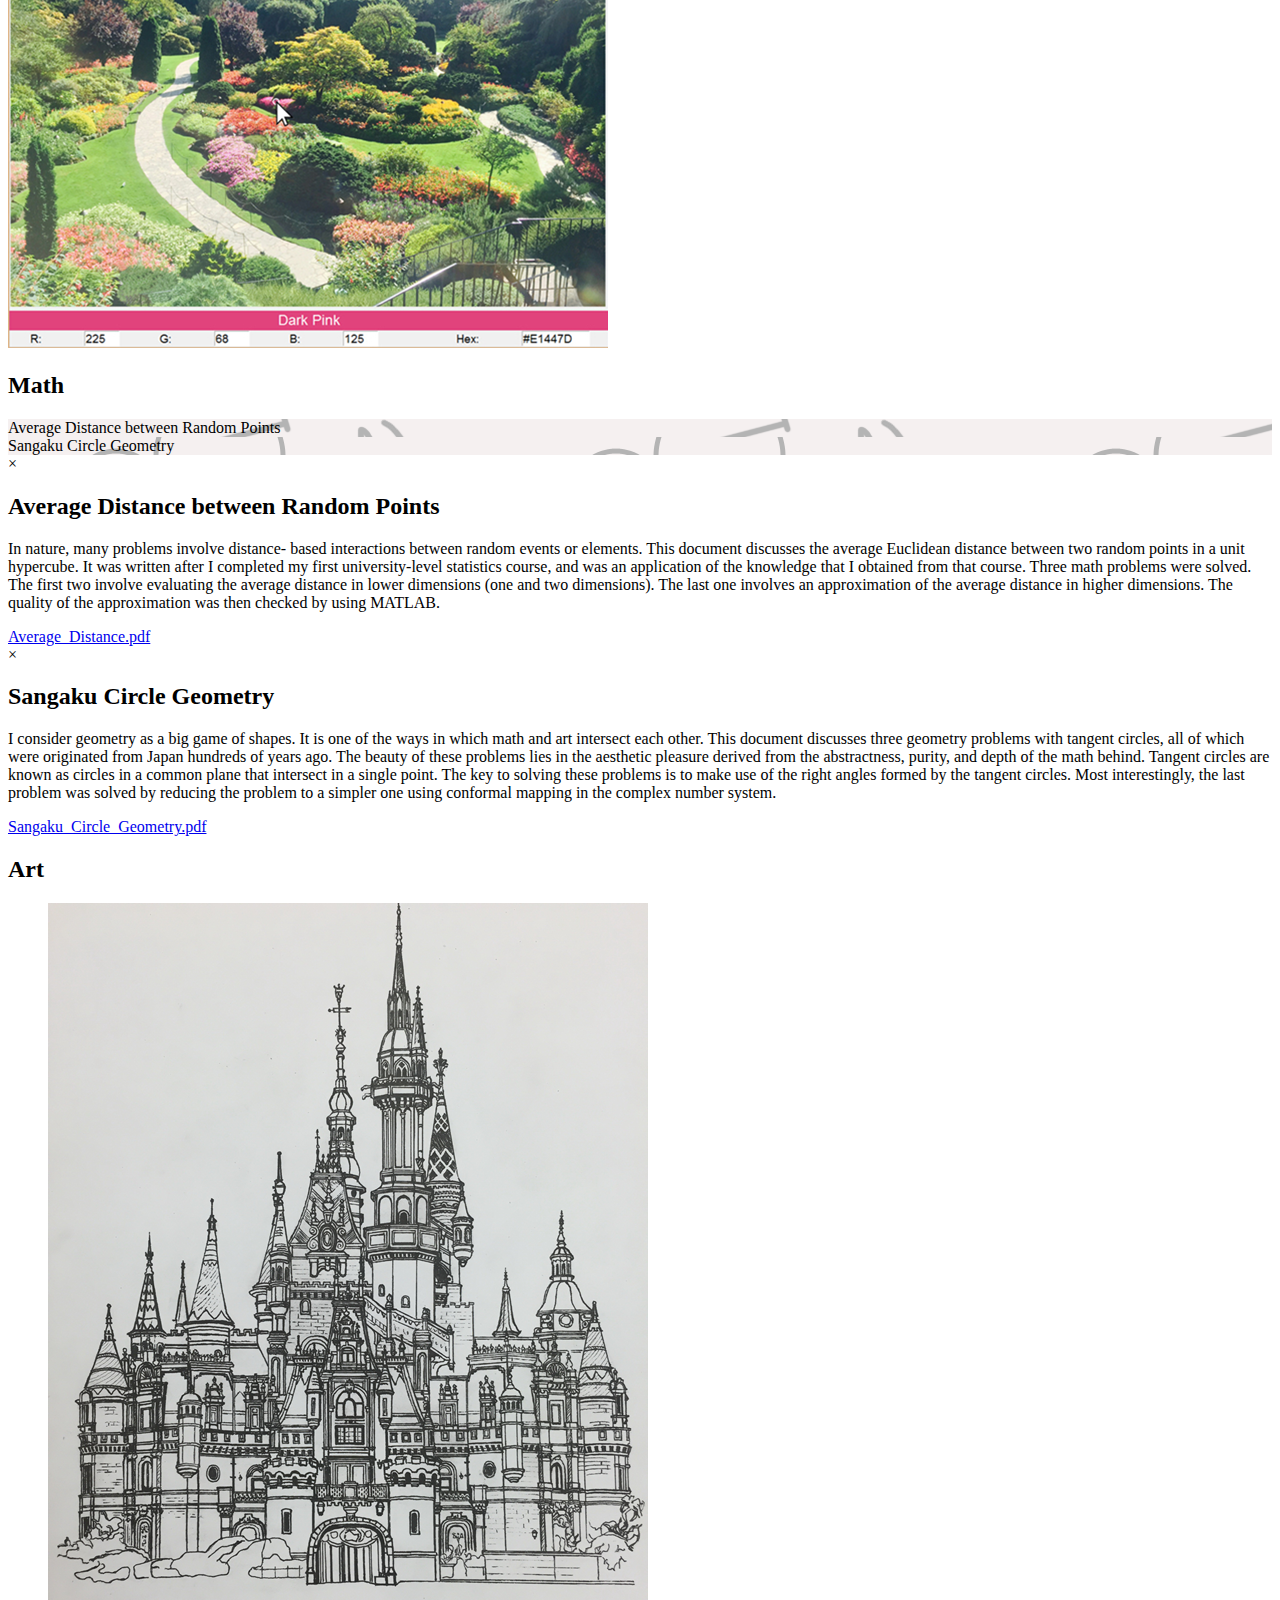
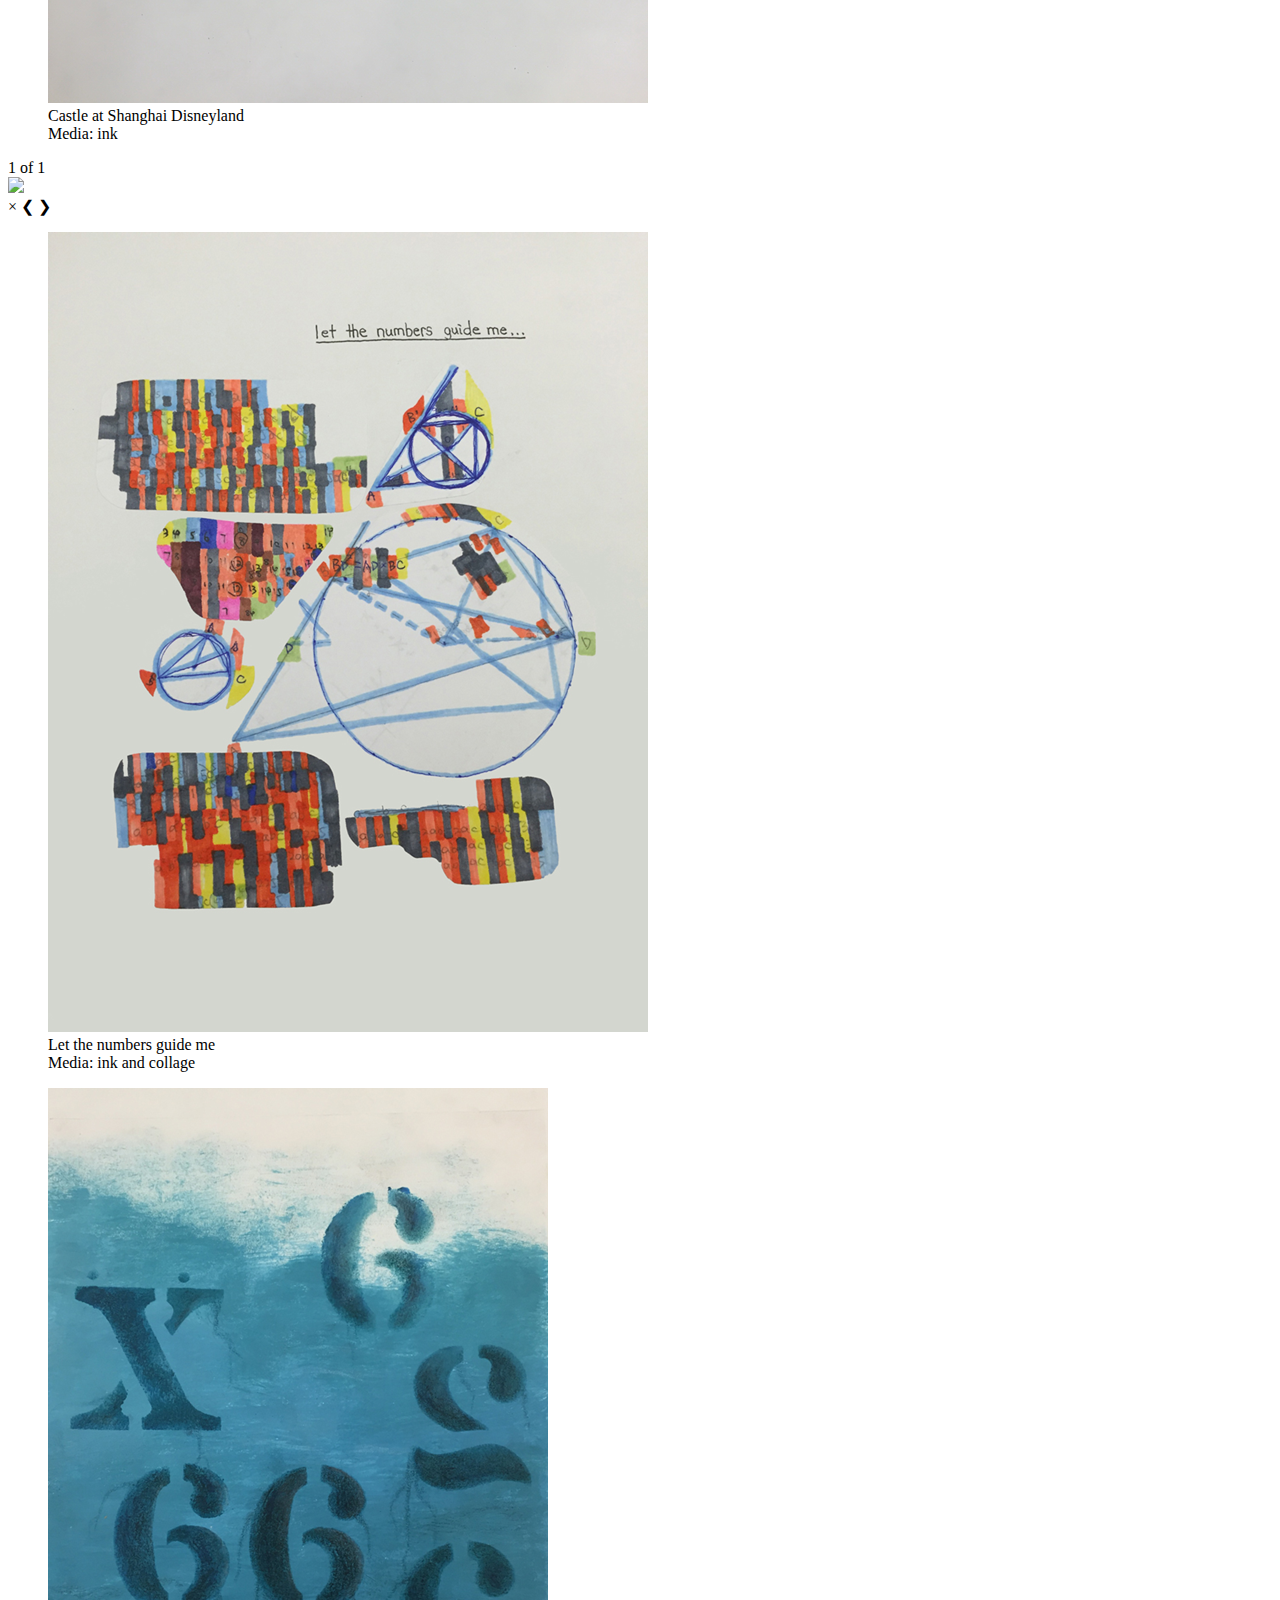
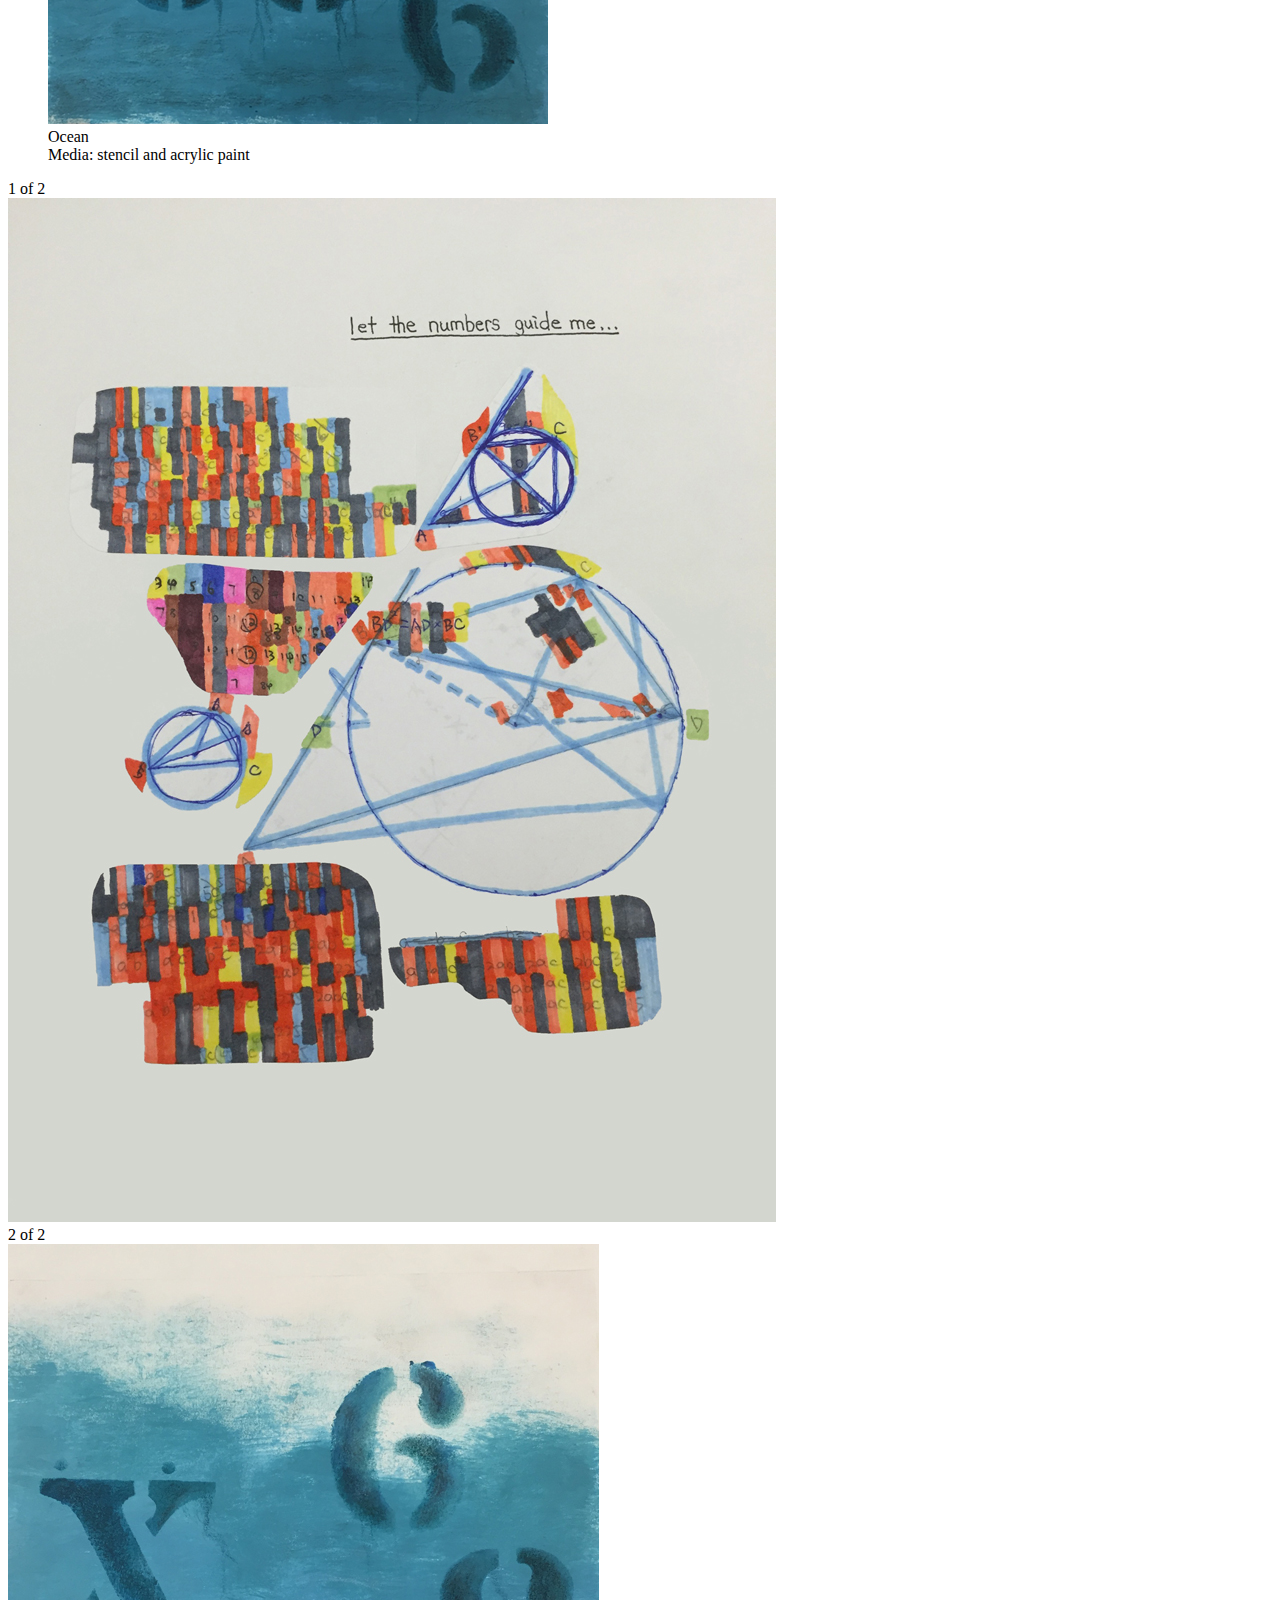
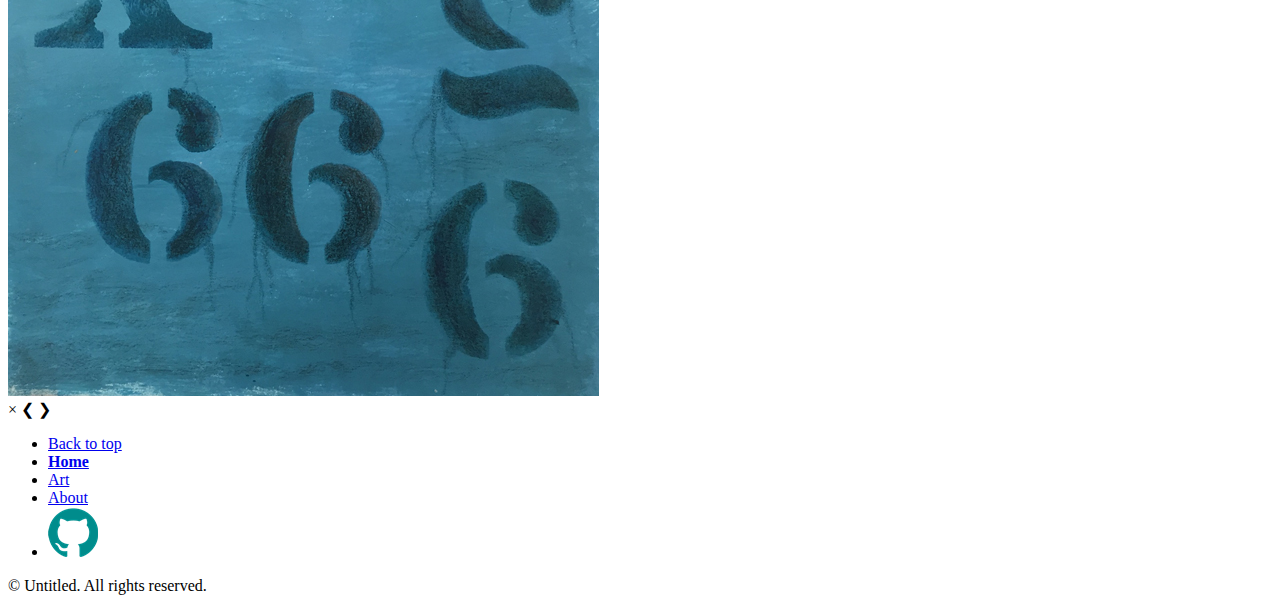
==== commit 7eabe931: "Update index.html" ====
--- a/index.html
+++ b/index.html
@@ -5,7 +5,8 @@
         <meta name="viewport" content="width=device-width, initial-scale=0.8">
         <meta http-equiv="X-UA-Compatible" content="ie=edge">
         <title>Mingjie Zhao</title>
-        <link rel="stylesheet" href="assets/styles.css">
+        <link rel="stylesheet" href="assets/css/styles.css">
+        <link rel="stylesheet" href="assets/css/lightbox.css">
     </head>
 
     <body>
@@ -26,7 +27,7 @@
             </div>
             <div class="portrait">
                 <h1>Mingjie Zhao</h1>
-                <div>Portrait</div>
+                <div style="background-image:url(images/Zhao.jpg)">Portrait</div>
             </div>
         </section>
 
@@ -44,10 +45,8 @@
                     really passionate about. 
                 </p>
                 <p class="text">To me, sharing ideas is just as important as 
-                    creating ideas. I do not expect anyone to get inspired by 
-                    my work, although it is nice to provide some inspiration. I 
-                    am hoping that by viewing my work, you can learn more about 
-                    myself. 
+                    creating ideas. I am hoping that by viewing my work, you 
+                    can learn more about myself. 
                 </p>
             </div>
 
@@ -113,8 +112,7 @@
                     <h2>Colour Detector</h2>
                     <p class="text">One of my hobbies is creating art. There 
                         are many times when I want to know the rgb values from  
-                        an image. This inspired me to implement a colour picker 
-                        on my own. The result is an easy-to-use program that 
+                        an image. The result is an easy-to-use program that 
                         enables the user to access the colour codes of a 
                         selected image.  
 
@@ -144,9 +142,11 @@
                 <div class="modal-content">
                     <span class="modal-close">&times;</span>
                     <h2>Average Distance between Random Points</h2>
-                    <p class="text">This document discusses the average 
-                        Euclidean distance between two random points in a unit 
-                        hypercube. It was written after I completed my first 
+                    <p class="text">In nature, many problems involve distance-
+                        based interactions between random events or elements. 
+                        This document discusses the average Euclidean distance 
+                        between two random points in a unit hypercube. 
+                        It was written after I completed my first 
                         university-level statistics course, and was an 
                         application of the knowledge that I obtained from that 
                         course. Three math problems were solved. The first two 
@@ -167,14 +167,16 @@
                     <span class="modal-close">&times;</span>
                     <h2>Sangaku Circle Geometry</h2>
                     <p class="text">I consider geometry as a big game of 
-                        shapes. I love shapes. This is why I am fond of 
-                        geometry and art. This document discusses three 
-                        geometry problems with tangent circles, from simple to 
-                        complicated, all of which were originated from Japan 
-                        hundreds of years ago. Tangent circles are known as 
-                        circles in a common plane that intersect in a single 
-                        point. The key to solving these problems is to make use 
-                        of the right angles formed by the tangent circles. Most 
+                        shapes. It is one of the ways in which math and art 
+                        intersect each other. This document discusses three 
+                        geometry problems with tangent circles, all of which 
+                        were originated from Japan hundreds of years ago. The 
+                        beauty of these problems lies in the aesthetic pleasure 
+                        derived from the abstractness, purity, and depth of the 
+                        math behind. Tangent circles are known as circles in a 
+                        common plane that intersect in a single point. The key 
+                        to solving these problems is to make use of the right 
+                        angles formed by the tangent circles. Most 
                         interestingly, the last problem was solved by reducing 
                         the problem to a simpler one using conformal mapping in 
                         the complex number system. 
@@ -188,31 +190,67 @@
             <div class="post">
                 <h2>Art</h2>
                 <figure class="vertical">
-                    <a href="images/disney_castle_view.png" target="_blank">
-                        <img src="images/disney_castle.png" alt="disney_castle">
-                    </a>
+                    <img src="images/disney_castle.png"
+                    onclick="openModal('ink-lightbox');currentSlide('ink-slide',1)"
+                    alt="Castle at Shanghai Disneyland">
                     <figcaption>Castle at Shanghai Disneyland</figcaption>
                     <figcaption>Media: ink</figcaption>
                 </figure>
             </div>
+    
+            <div id="ink-lightbox" class="lightbox">
+                <div class="ink-slide">
+                    <div class="lightbox-counter">1 of 1</div>
+                    <img src="images/disney_castle_view.png">
+                </div>
+                <span class="lightbox-close" 
+                onclick="closeModal('ink-lightbox')">&times;</span>
+                <a class="lightbox-prev"
+                onclick="plusSlides('ink-slide',-1)">&#10094;</a>
+                <a class="lightbox-next"
+                onclick="plusSlides('ink-slide',1)">&#10095;</a>
+                <div class="lightbox-caption">
+                    <p id="ink-caption"></p>
+                </div>
+            </div>
 
             <div class="post">
                 <figure class="vertical">
-                    <a href="images/numbers_1_view.png" target="_blank">
-                        <img src="images/numbers_1.png" alt="numbers art 1">
-                    </a>
+                    <img src="images/numbers_1.png"
+                    onclick="openModal('num-lightbox');currentSlide('num-slide',1)"
+                    alt="numbers art 1">
                     <figcaption>Let the numbers guide me</figcaption>
                     <figcaption>Media: ink and collage</figcaption>
                 </figure>
                 <figure class="vertical">
-                    <a href="images/numbers_2_view.png" target="_blank">
-                        <img src="images/numbers_2.png" alt="numbers art 2">
-                    </a>
+                    <img src="images/numbers_2.png"
+                    onclick="openModal('num-lightbox');currentSlide('num-slide',2)"
+                    alt="numbers art 2">
                     <figcaption>Ocean</figcaption>
                     <figcaption>Media: stencil and acrylic paint</figcaption>
                 </figure>
             </div>
         </section>
+
+        <div id="num-lightbox" class="lightbox">
+            <div class="num-slide">
+                <div class="lightbox-counter">1 of 2</div>
+                <img src="images/numbers_1_view.png">
+            </div>
+            <div class="num-slide">
+                <div class="lightbox-counter">2 of 2</div>
+                <img src="images/numbers_2_view.png">
+            </div>
+            <span class="lightbox-close" 
+            onclick="closeModal('num-lightbox')">&times;</span>
+            <a class="lightbox-prev"
+            onclick="plusSlides('num-slide',-1)">&#10094;</a>
+            <a class="lightbox-next"
+            onclick="plusSlides('num-slide',1)">&#10095;</a>
+            <div class="lightbox-caption">
+                <p id="num-caption"></p>
+            </div>
+        </div>
 
         <footer class="background3">
             <div class="menu">
@@ -231,6 +269,7 @@
             </div>
         </footer>
 
-        <script src="assets/popup.js"></script>
+        <script src="assets/javascript/popup.js"></script>
+        <script src="assets/javascript/javascript.js"></script>
     </body>
 </html>
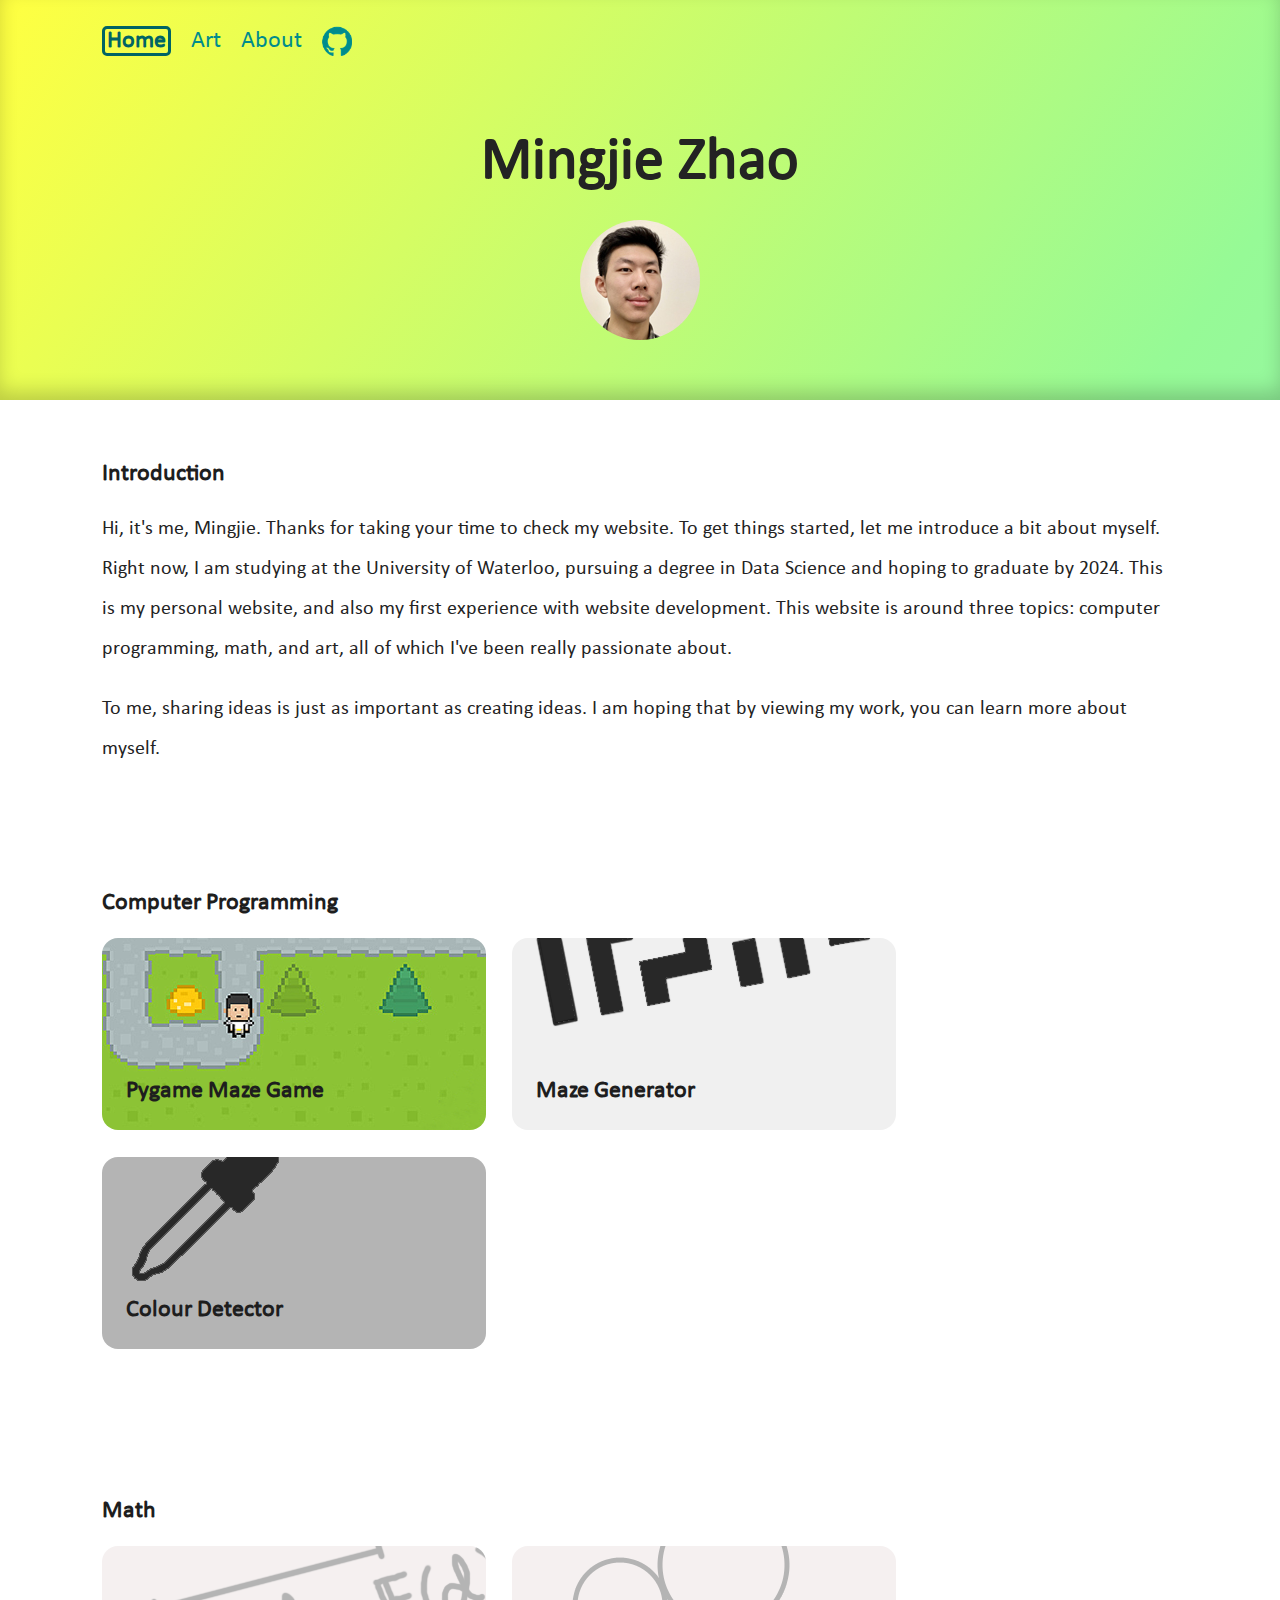
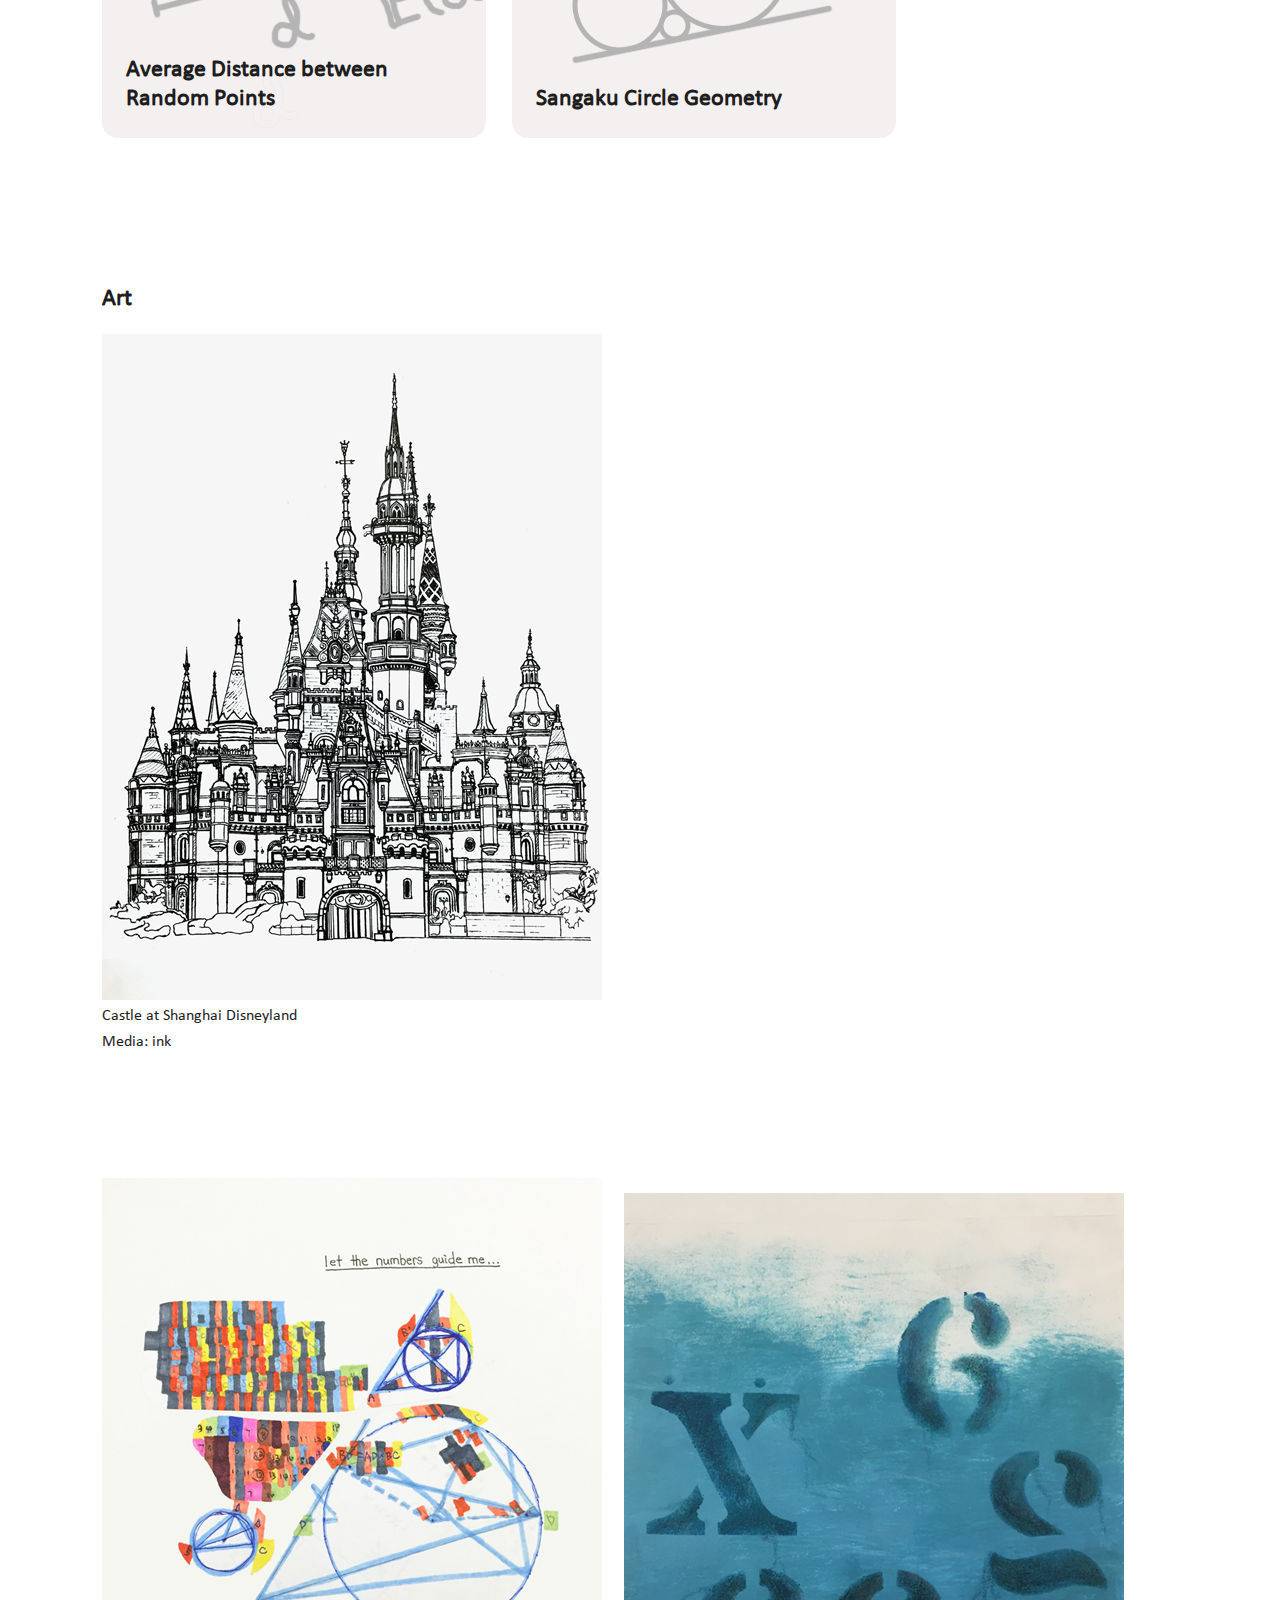
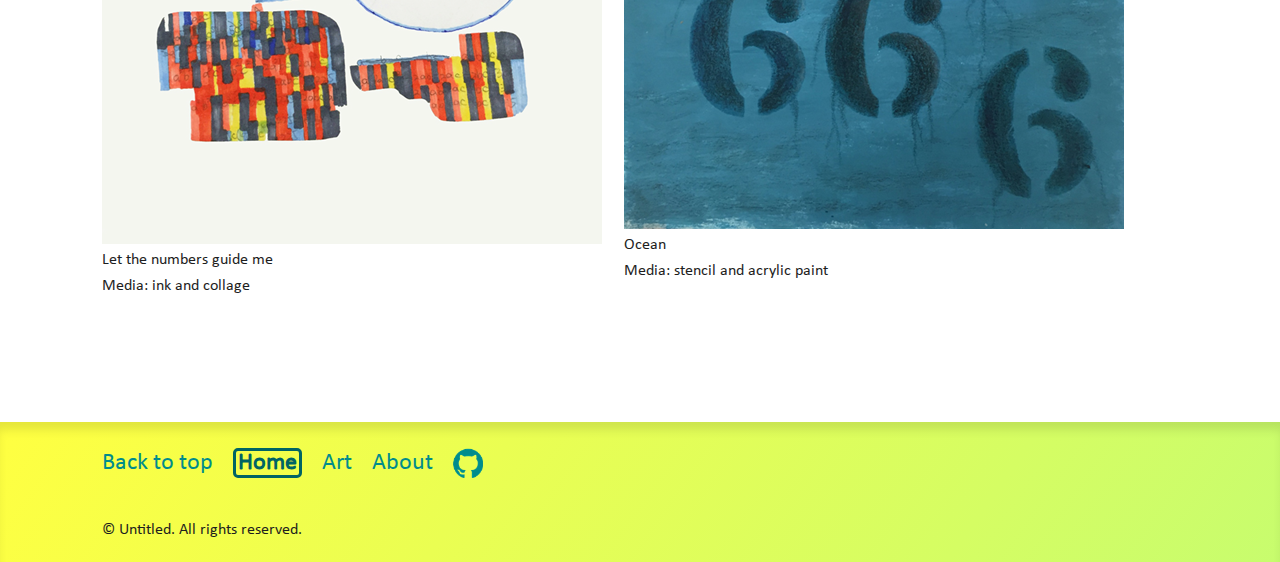
==== commit 18b3020d: "Update index.html" ====
--- a/index.html
+++ b/index.html
@@ -199,7 +199,7 @@
             </div>
     
             <div id="ink-lightbox" class="lightbox">
-                <div class="ink-slide">
+                <div class="ink-slide slide">
                     <div class="lightbox-counter">1 of 1</div>
                     <img src="images/disney_castle_view.png">
                 </div>
@@ -233,11 +233,11 @@
         </section>
 
         <div id="num-lightbox" class="lightbox">
-            <div class="num-slide">
+            <div class="num-slide slide">
                 <div class="lightbox-counter">1 of 2</div>
                 <img src="images/numbers_1_view.png">
             </div>
-            <div class="num-slide">
+            <div class="num-slide slide">
                 <div class="lightbox-counter">2 of 2</div>
                 <img src="images/numbers_2_view.png">
             </div>
--- a/assets/css/styles.css
+++ b/assets/css/styles.css
@@ -0,0 +1,313 @@
+@font-face {
+    font-family: Calibri;
+    src: url(../calibri.ttf);
+}
+
+body {
+    background: white;
+    color: rgb(30, 30, 30);
+    font-family: Calibri;
+    padding: 0;
+    margin: 0;
+}
+
+.background {
+    background-image: linear-gradient(125deg, #ffff41, #96fa96, #96e1e1);
+    position: relative;
+    background-size: 200%;
+    height: 400px;
+    background-repeat: no-repeat;
+    background-position: 0 0;
+    animation: slideshow 20s linear infinite;
+    box-shadow: inset 0 -10px 20px -2px rgba(0,0,0,0.2);
+}
+
+.background2 {
+    background-image: linear-gradient(125deg, #ffff41, #96fa96, #96e1e1);
+    position: relative;
+    background-size: 400%;
+    height: 80px;
+    background-repeat: no-repeat;
+    background-position: 0 0;
+    animation: slideshow 20s linear infinite;
+    box-shadow: inset 0 -10px 10px -6px rgba(0,0,0,0.1);
+}
+
+.background3 {
+    background-image: linear-gradient(125deg, #ffff41, #96fa96, #96e1e1);
+    position: relative;
+    background-size: 400%;
+    height: 140px;
+    background-repeat: no-repeat;
+    background-position: 0 0;
+    animation: slideshow 20s linear infinite;
+    box-shadow: inset 0 10px 10px -2px rgba(0,0,0,0.1);
+}
+
+@keyframes slideshow {
+    0% { background-position: 0% 50%; }
+    50% { background-position: 100% 50%; }
+    100% { background-position: 0% 50%; }
+}
+
+h1 {
+    font-size: 60px;
+    color: rgb(35, 35, 35);
+    margin: 20px;
+    padding: 0;
+}
+
+.portrait {
+    position: relative;
+    padding-top: 25px;
+    text-align: center;
+}
+
+.portrait div {
+    background-color: silver;
+    background-size: 120px;
+    border-radius: 50%;
+    display: inline-block;
+    height: 120px;
+    position: relative;
+    text-indent: -99999px;
+    width: 120px;
+}
+
+ul {
+    list-style-type: none;
+    padding: 0;
+}
+
+.menu {
+    top: 0;
+    margin: 0px 8% 0px 8%;
+}
+
+.menu ul {
+    display: inline-block;
+}
+
+.menu li {
+    display: inline-block;
+    font-size: 24px; 
+    padding: 10px 16px 10px 0;
+}
+
+.icons {
+    vertical-align: bottom;
+    margin-right: 6px;
+    width: 30px;
+}
+
+.icons:hover {
+    filter: brightness(80%);
+}
+
+@media screen and (max-width: 608px) {
+    .background2 {
+        height: 72px;
+    }
+
+    .menu li {
+        font-size: 20px;
+        padding: 6px 12px 6px 0;
+    }
+    
+    .icons {
+        margin-right: 2px;
+        width: 26px;
+    }
+}
+
+a {
+    text-decoration: none;
+}
+
+.menu a:hover, .link:hover {
+    color: rgb(0, 100, 100)
+}
+
+.menu a, .link {
+    color: rgb(0, 140, 140);
+}
+
+strong {
+    color: rgb(0, 100, 100);
+    border-style: solid;
+    border-radius: 5px;
+    padding: 0 2px 0 2px;
+}
+
+.nav {
+    display: inline-block;
+    width: 80%;
+    height: 192px;
+    margin: 0 2% 2% 0;
+    border-radius: 16px;
+    position: relative;
+    cursor: pointer;
+}
+
+.nav:hover {
+    filter: brightness(90%);
+}
+
+.nav .text-wrap {
+    position: absolute;
+    bottom: 24px;
+    left: 24px;
+    right: 24px;
+    font-size: 24px;
+    color: rgb(30, 30, 30);
+    font-weight: bold;
+}
+
+@media screen and (min-width: 608px) {
+    .nav {
+        width: 384px;
+    }
+}
+
+.modal {
+    position: fixed;
+    top: 0;
+    left: 0;
+    width: 100%;
+    height: 100%;
+    padding-top: 32px;
+    background-color: rgba(0,0,0,0.7);
+    z-index: 1000;
+    overflow: auto;
+    display: none;
+    justify-content: center;
+    align-items: flex-start;
+}
+
+.modal-content {
+    position: relative;
+    background-color: white;
+    width: 80%;
+    max-height: 80%;
+    margin: 16px;
+    padding: 32px;
+    border-radius: 16px;
+    box-shadow: 0 4px 20px rgba(0,0,0,0.4);
+    overflow: auto;
+}
+
+.modal-content img {
+    width: 75%;
+}
+
+@media screen and (min-width: 892px) {
+    .modal-content {
+        width: 740px;
+    }
+    .modal-content img {
+        width: 600px;
+    }
+}
+
+.modal-close {
+    position: absolute;
+    top: 0;
+    right: 0;
+    font-size: 36px;
+    font-weight: bold;
+    padding: 0 16px;
+    color: rgba(0,0,0,0.2);
+    cursor: pointer;
+    user-select: none;
+}
+
+.modal-close:hover, .modal-close:focus {
+    color: rgba(0,0,0,0.5);
+}
+
+.tags {
+    color: rgb(150, 150, 150);
+    font-size: 18px;
+    margin-top: 12px;
+}
+
+.tags li {
+    display: inline-block;
+    height: 36px;
+    margin-right: 20px;
+}
+
+.main {
+    margin: 0 8% 20px 8%;
+}
+
+.post {
+    margin: 60px 0 120px 0;
+}
+
+.text {
+    font-size: 20px;
+    line-height: 40px;
+    color: rgb(35, 35, 35);
+}
+
+figure {
+    margin-left: 0;
+}
+
+.horizontal ul {
+    margin: 0;
+    padding: 0;
+}
+
+.horizontal li {
+    display: inline-block;
+    width: 45%;
+}
+
+.horizontal li img {
+    cursor: pointer;
+    width: 100%;
+}
+
+.vertical {
+    display: block;
+    width: 75%;
+    margin: 0;
+}
+
+.vertical img {
+    cursor: pointer;
+    width: 100%;
+}
+
+@media screen and (min-width: 892px) {
+    .horizontal ul {
+        display: inline-block;
+    }
+    .horizontal li {
+        width: 290px;
+    }
+    .vertical {
+        width: 500px;
+        display: inline-block;
+        vertical-align: middle;
+        margin-right: 18px;
+    }
+}
+
+figcaption {
+    margin-bottom: 6px;
+}
+
+iframe {
+    position: relative;
+    max-width: 500px;
+    width: 75%;
+    height: 300px;
+}
+
+.link {
+    font-size: 20px;
+    font-weight: bold;
+}
